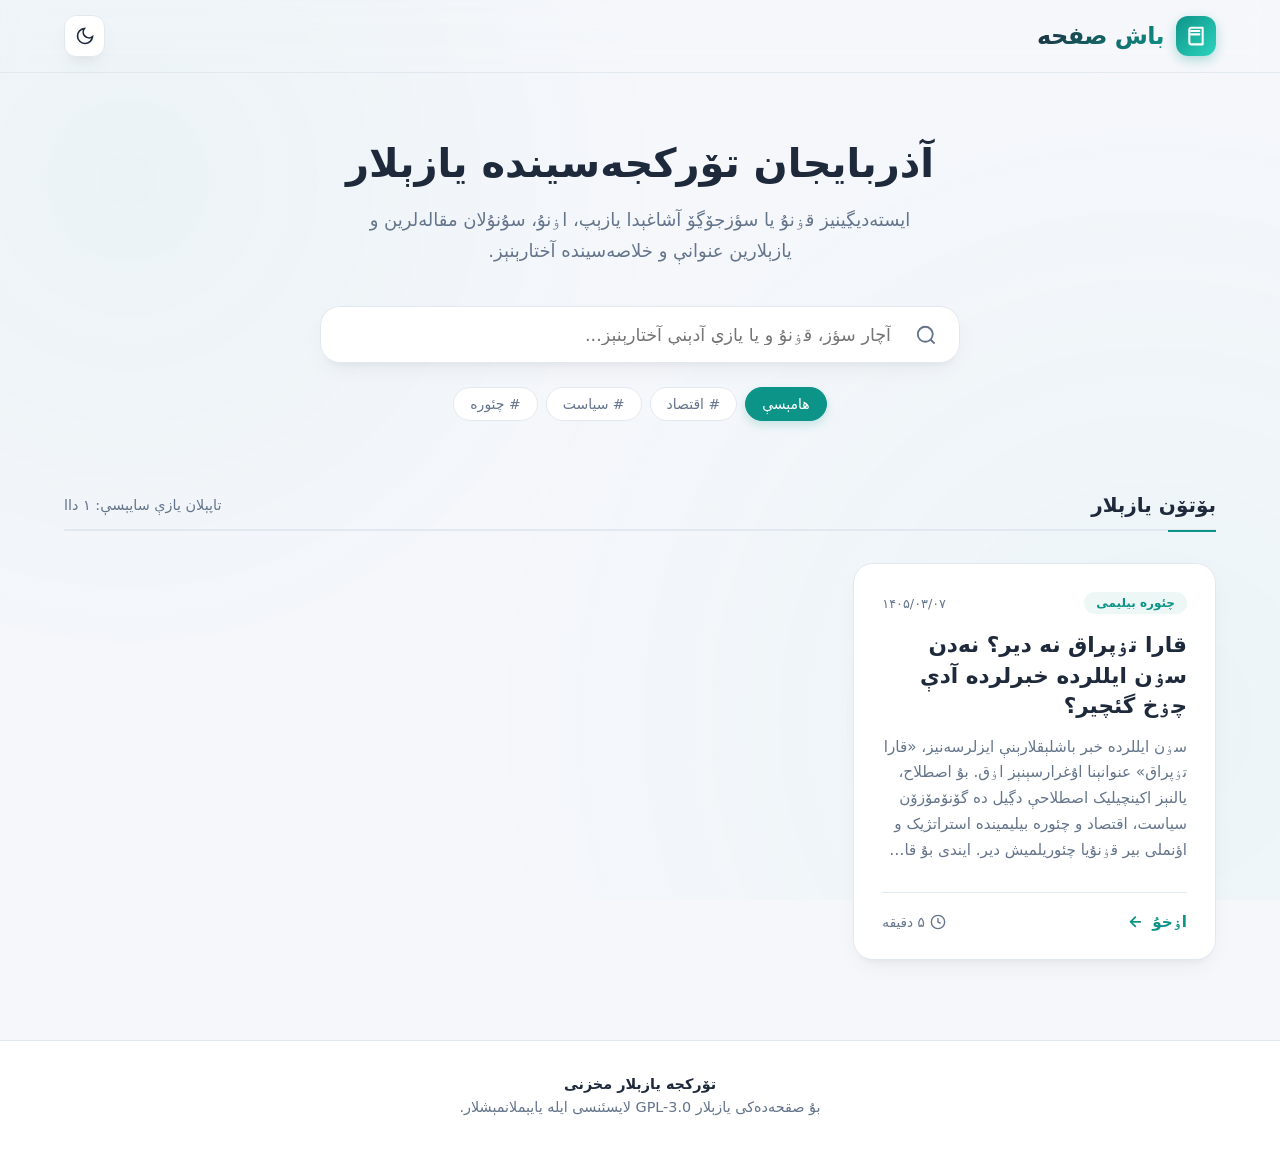
==== index.html @ 4bcdc423 "Create index.html" ====
<!DOCTYPE html>
<html lang="azb" dir="rtl">
<head>
    <meta charset="UTF-8">
    <meta name="viewport" content="width=device-width, initial-scale=1.0">
    <title>تۆرکجه یازېلار</title>
    <style>
        /* Modern CSS Reset & Variable Definitions */
        :root {
            --bg-primary-light: #f5f7fb;
            --bg-secondary-light: #ffffff;
            --text-primary-light: #1e293b;
            --text-secondary-light: #64748b;
            --accent-light: #0d9488; /* Premium Teal */
            --accent-hover-light: #0f766e;
            --card-shadow-light: 0 10px 25px -5px rgba(0, 0, 0, 0.05), 0 8px 10px -6px rgba(0, 0, 0, 0.05);
            --border-light: #e2e8f0;

            --bg-primary-dark: #0f172a;
            --bg-secondary-dark: #1e293b;
            --text-primary-dark: #f8fafc;
            --text-secondary-dark: #94a3b8;
            --accent-dark: #14b8a6;
            --accent-hover-dark: #2dd4bf;
            --card-shadow-dark: 0 10px 25px -5px rgba(0, 0, 0, 0.3), 0 8px 10px -6px rgba(0, 0, 0, 0.3);
            --border-dark: #334155;

            /* Default Theme Setup (Light mode fallback, overridden by class) */
            --bg-primary: var(--bg-primary-light);
            --bg-secondary: var(--bg-secondary-light);
            --text-primary: var(--text-primary-light);
            --text-secondary: var(--text-secondary-light);
            --accent: var(--accent-light);
            --accent-hover: var(--accent-hover-light);
            --card-shadow: var(--card-shadow-light);
            --border: var(--border-light);

            --transition-speed: 0.3s;
        }

        .dark-mode {
            --bg-primary: var(--bg-primary-dark);
            --bg-secondary: var(--bg-secondary-dark);
            --text-primary: var(--text-primary-dark);
            --text-secondary: var(--text-secondary-dark);
            --accent: var(--accent-dark);
            --accent-hover: var(--accent-hover-dark);
            --card-shadow: var(--card-shadow-dark);
            --border: var(--border-dark);
        }

        * {
            box-sizing: border-box;
            margin: 0;
            padding: 0;
            font-family: system-ui, -apple-system, BlinkMacSystemFont, "Segoe UI", Roboto, "Helvetica Neue", Arial, Tahoma, "Vazirmatn", sans-serif;
            transition: background-color var(--transition-speed), color var(--transition-speed), border-color var(--transition-speed), box-shadow var(--transition-speed);
        }

        body {
            background-color: var(--bg-primary);
            color: var(--text-primary);
            min-height: 100vh;
            display: flex;
            flex-direction: column;
            overflow-x: hidden;
            position: relative;
        }

        /* Subtle Animated Background */
        body::before {
            content: '';
            position: fixed;
            top: 0;
            left: 0;
            width: 100%;
            height: 100%;
            z-index: -1;
            background: radial-gradient(circle at 10% 20%, rgba(13, 148, 136, 0.04) 0%, transparent 40%),
                        radial-gradient(circle at 90% 80%, rgba(20, 184, 166, 0.04) 0%, transparent 50%);
            animation: bgDrift 20s ease-wrap infinite alternate;
        }

        @keyframes bgDrift {
            0% {
                transform: scale(1) translate(0px, 0px);
            }
            100% {
                transform: scale(1.1) translate(20px, -20px);
            }
        }

        /* Container Layout */
        .container {
            width: 100%;
            max-width: 1200px;
            margin: 0 auto;
            padding: 0 1.5rem;
        }

        /* Header / Navbar */
        header {
            background-color: rgba(255, 255, 255, 0.01);
            backdrop-filter: blur(12px);
            -webkit-backdrop-filter: blur(12px);
            border-bottom: 1px solid var(--border);
            position: sticky;
            top: 0;
            z-index: 50;
        }

        .navbar {
            display: flex;
            justify-content: space-between;
            align-items: center;
            height: 4.5rem;
        }

        .logo {
            display: flex;
            align-items: center;
            gap: 0.75rem;
            text-decoration: none;
            color: var(--text-primary);
            font-weight: 800;
            font-size: 1.5rem;
            letter-spacing: -0.025em;
        }

        .logo-icon {
            background: linear-gradient(135deg, var(--accent), #2dd4bf);
            color: white;
            width: 2.5rem;
            height: 2.5rem;
            border-radius: 0.75rem;
            display: flex;
            align-items: center;
            justify-content: center;
            box-shadow: 0 4px 12px rgba(13, 148, 136, 0.3);
        }

        .logo-text {
            background: linear-gradient(135deg, var(--text-primary), var(--accent));
            -webkit-background-clip: text;
            -webkit-text-fill-color: transparent;
        }

        /* Modern Theme Toggle Button */
        .theme-toggle {
            background: var(--bg-secondary);
            border: 1px solid var(--border);
            color: var(--text-primary);
            padding: 0.6rem;
            border-radius: 0.75rem;
            cursor: pointer;
            display: flex;
            align-items: center;
            justify-content: center;
            box-shadow: var(--card-shadow);
        }

        .theme-toggle:hover {
            border-color: var(--accent);
            transform: translateY(-2px);
        }

        .theme-toggle svg {
            width: 1.25rem;
            height: 1.25rem;
            fill: none;
            stroke: currentColor;
            stroke-width: 2;
        }

        /* Hero / Search Section */
        .hero {
            padding: 4rem 0 2.5rem 0;
            text-align: center;
        }

        .hero h1 {
            font-size: 2.5rem;
            font-weight: 800;
            margin-bottom: 1rem;
            line-height: 1.3;
        }

        .hero p {
            color: var(--text-secondary);
            font-size: 1.125rem;
            max-width: 600px;
            margin: 0 auto 2.5rem auto;
            line-height: 1.7;
        }

        /* Beautiful Floating Search Box */
        .search-container {
            max-width: 640px;
            margin: 0 auto;
            position: relative;
            background: var(--bg-secondary);
            border-radius: 1.25rem;
            padding: 0.35rem;
            box-shadow: var(--card-shadow);
            border: 1px solid var(--border);
            display: flex;
            align-items: center;
        }

        .search-container:focus-within {
            border-color: var(--accent);
            box-shadow: 0 0 0 3px rgba(13, 148, 136, 0.15);
        }

        .search-icon {
            padding: 0 1rem;
            color: var(--text-secondary);
            display: flex;
            align-items: center;
        }

        .search-icon svg {
            width: 1.4rem;
            height: 1.4rem;
            fill: none;
            stroke: currentColor;
            stroke-width: 2;
        }

        .search-input {
            width: 100%;
            border: none;
            background: transparent;
            padding: 0.75rem 0.5rem;
            font-size: 1.1rem;
            color: var(--text-primary);
            outline: none;
        }

        .search-clear {
            background: none;
            border: none;
            padding: 0.5rem;
            margin-left: 0.5rem;
            cursor: pointer;
            color: var(--text-secondary);
            border-radius: 50%;
            display: none;
            align-items: center;
            justify-content: center;
        }

        .search-clear:hover {
            background-color: var(--bg-primary);
            color: var(--text-primary);
        }

        /* Filter Keywords (Tags) Section */
        .tags-filter-container {
            max-width: 800px;
            margin: 1.5rem auto 0 auto;
            display: flex;
            flex-wrap: wrap;
            justify-content: center;
            gap: 0.5rem;
        }

        .filter-tag {
            background: var(--bg-secondary);
            color: var(--text-secondary);
            border: 1px solid var(--border);
            padding: 0.5rem 1rem;
            border-radius: 2rem;
            font-size: 0.875rem;
            font-weight: 500;
            cursor: pointer;
            user-select: none;
        }

        .filter-tag:hover {
            border-color: var(--accent);
            color: var(--accent);
        }

        .filter-tag.active {
            background: var(--accent);
            color: #ffffff;
            border-color: var(--accent);
            box-shadow: 0 4px 10px rgba(13, 148, 136, 0.2);
        }

        /* Main Content Grid */
        .main-content {
            padding: 2rem 0 5rem 0;
            flex-grow: 1;
        }

        .section-header {
            display: flex;
            justify-content: space-between;
            align-items: center;
            margin-bottom: 2rem;
            border-bottom: 2px solid var(--border);
            padding-bottom: 0.75rem;
        }

        .section-title {
            font-size: 1.25rem;
            font-weight: 700;
            position: relative;
        }

        .section-title::after {
            content: '';
            position: absolute;
            bottom: -0.9rem;
            right: 0;
            width: 3rem;
            height: 2px;
            background-color: var(--accent);
        }

        .results-count {
            color: var(--text-secondary);
            font-size: 0.9rem;
        }

        /* Grid of Article Cards */
        .cards-grid {
            display: grid;
            grid-template-columns: repeat(auto-fill, minmax(320px, 1fr));
            gap: 2rem;
        }

        /* Modern Premium Card Styling */
        .card {
            background: var(--bg-secondary);
            border: 1px solid var(--border);
            border-radius: 1.25rem;
            padding: 1.75rem;
            display: flex;
            flex-direction: column;
            justify-content: space-between;
            box-shadow: var(--card-shadow);
            position: relative;
            overflow: hidden;
        }

        .card::before {
            content: '';
            position: absolute;
            top: 0;
            right: 0;
            width: 100%;
            height: 4px;
            background: linear-gradient(90deg, transparent, var(--accent), transparent);
            opacity: 0;
            transition: opacity 0.3s;
        }

        .card:hover {
            transform: translateY(-4px);
            border-color: var(--accent);
            box-shadow: 0 15px 30px -10px rgba(0, 0, 0, 0.1), 0 10px 15px -10px rgba(0, 0, 0, 0.05);
        }

        .dark-mode .card:hover {
            box-shadow: 0 20px 25px -5px rgba(0,0,0,0.4), 0 10px 10px -5px rgba(0,0,0,0.3);
        }

        .card:hover::before {
            opacity: 1;
        }

        .card-header {
            display: flex;
            justify-content: space-between;
            align-items: center;
            margin-bottom: 1rem;
        }

        .card-category {
            background: rgba(13, 148, 136, 0.08);
            color: var(--accent);
            font-size: 0.75rem;
            font-weight: 700;
            padding: 0.25rem 0.75rem;
            border-radius: 2rem;
        }

        .dark-mode .card-category {
            background: rgba(20, 184, 166, 0.15);
        }

        .card-date {
            color: var(--text-secondary);
            font-size: 0.8rem;
        }

        .card-title {
            font-size: 1.35rem;
            font-weight: 700;
            line-height: 1.4;
            margin-bottom: 0.85rem;
            color: var(--text-primary);
        }

        .card-abstract {
            color: var(--text-secondary);
            font-size: 0.95rem;
            line-height: 1.7;
            margin-bottom: 1.75rem;
            flex-grow: 1;
            /* Multi-line clamp for abstracts */
            display: -webkit-box;
            -webkit-line-clamp: 5;
            -webkit-box-orient: vertical;
            overflow: hidden;
        }

        .card-footer {
            display: flex;
            justify-content: space-between;
            align-items: center;
            border-top: 1px solid var(--border);
            padding-top: 1.25rem;
        }

        .card-link {
            display: inline-flex;
            align-items: center;
            gap: 0.5rem;
            color: var(--accent);
            text-decoration: none;
            font-weight: 600;
            font-size: 0.95rem;
        }

        .card-link:hover {
            color: var(--accent-hover);
        }

        .card-link svg {
            width: 1.1rem;
            height: 1.1rem;
            fill: none;
            stroke: currentColor;
            stroke-width: 2.5;
            transition: transform 0.2s;
        }

        .card-link:hover svg {
            transform: translateX(-4px); /* Moves left since layout is RTL */
        }

        .card-reading-time {
            display: inline-flex;
            align-items: center;
            gap: 0.35rem;
            color: var(--text-secondary);
            font-size: 0.85rem;
        }

        .card-reading-time svg {
            width: 1rem;
            height: 1rem;
            fill: none;
            stroke: currentColor;
            stroke-width: 2;
        }

        /* Empty State */
        .empty-state {
            grid-column: 1 / -1;
            text-align: center;
            padding: 5rem 2rem;
            background: var(--bg-secondary);
            border: 1px solid var(--border);
            border-radius: 1.25rem;
            box-shadow: var(--card-shadow);
        }

        .empty-state svg {
            width: 4rem;
            height: 4rem;
            color: var(--text-secondary);
            margin-bottom: 1.5rem;
            stroke-width: 1.5;
        }

        .empty-state h3 {
            font-size: 1.5rem;
            font-weight: 700;
            margin-bottom: 0.5rem;
        }

        .empty-state p {
            color: var(--text-secondary);
        }

        /* Footer */
        footer {
            background-color: var(--bg-secondary);
            border-top: 1px solid var(--border);
            padding: 2rem 0;
            margin-top: auto;
        }

        .footer-content {
            display: flex;
            flex-direction: column;
            align-items: center;
            gap: 1rem;
            text-align: center;
        }

        .footer-text {
            color: var(--text-secondary);
            font-size: 0.9rem;
            line-height: 1.6;
        }

        .footer-brand {
            font-weight: 700;
            color: var(--text-primary);
        }

        /* Mobile Adjustments (Responsive CSS) */
        @media (max-width: 768px) {
            .hero h1 {
                font-size: 2rem;
            }
            .hero p {
                font-size: 1rem;
                padding: 0 1rem;
            }
            .cards-grid {
                grid-template-columns: 1fr;
                gap: 1.5rem;
            }
            .navbar {
                height: 4rem;
            }
        }
    </style>
</head>
<body>

    <!-- Header / Top Navigation Bar -->
    <header>
        <div class="container navbar">
            <a href="#" class="logo">
                <div class="logo-icon">
                    <svg width="20" height="20" viewBox="0 0 24 24" fill="none" stroke="currentColor" stroke-width="2.5" stroke-linecap="round" stroke-linejoin="round">
                        <path d="M4 19.5v-15A2.5 2.5 0 0 1 6.5 2H20v20H6.5a2.5 2.5 0 0 1-2.5-2.5Z"/>
                        <path d="M6 6h10M6 10h10"/>
                    </svg>
                </div>
                <span class="logo-text">باش صفحه</span>
            </a>
            <button class="theme-toggle" id="themeToggle" aria-label="تئمی دڲیشدیرمک">
                <!-- Moon Icon (Shows when Light Mode is active) -->
                <svg id="moonIcon" viewBox="0 0 24 24">
                    <path d="M21 12.79A9 9 0 1 1 11.21 3 7 7 0 0 0 21 12.79z"></path>
                </svg>
                <!-- Sun Icon (Shows when Dark Mode is active) -->
                <svg id="sunIcon" viewBox="0 0 24 24" style="display: none;">
                    <circle cx="12" cy="12" r="5"></circle>
                    <line x1="12" y1="1" x2="12" y2="3"></line>
                    <line x1="12" y1="21" x2="12" y2="23"></line>
                    <line x1="4.22" y1="4.22" x2="5.64" y2="5.64"></line>
                    <line x1="18.36" y1="18.36" x2="19.78" y2="19.78"></line>
                    <line x1="1" y1="12" x2="3" y2="12"></line>
                    <line x1="21" y1="12" x2="23" y2="12"></line>
                    <line x1="4.22" y1="19.78" x2="5.64" y2="18.36"></line>
                    <line x1="18.36" y1="5.64" x2="19.78" y2="4.22"></line>
                </svg>
            </button>
        </div>
    </header>

    <!-- Hero Header / Title & Search Tool -->
    <section class="hero">
        <div class="container">
            <h1>آذربایجان تۆرکجه‌سینده یازېلار</h1>
            <p>ایسته‌دیڲینیز قۏنۇ یا سؤزجۆڲۆ آشاغېدا یازېپ، اۏنۇ، سۇنۇلان مقاله‌لرین و یازېلارین عنوانې و خلاصه‌سینده آختارېنېز.</p>
            
            <!-- Real-time Interactive Search Bar -->
            <div class="search-container">
                <span class="search-icon">
                    <svg viewBox="0 0 24 24">
                        <circle cx="11" cy="11" r="8"></circle>
                        <line x1="21" y1="21" x2="16.65" y2="16.65"></line>
                    </svg>
                </span>
                <input type="text" id="searchInput" class="search-input" placeholder="آچار سؤز، قۏنۇ و یا یازې آدېنې آختارېنېز..." aria-label="آختارېش">
                <button id="searchClear" class="search-clear" aria-label="سیلمک">
                    <svg width="18" height="18" viewBox="0 0 24 24" fill="none" stroke="currentColor" stroke-width="2">
                        <line x1="18" y1="6" x2="6" y2="18"></line>
                        <line x1="6" y1="6" x2="18" y2="18"></line>
                    </svg>
                </button>
            </div>

            <!-- Dynamic Fast Keywords (Tags) for Filtering -->
            <div class="tags-filter-container" id="tagsContainer">
                <!-- Tags will be rendered dynamically by JavaScript -->
            </div>
        </div>
    </section>

    <!-- Main Section / List of Classified Cards -->
    <main class="main-content">
        <div class="container">
            <div class="section-header">
                <span class="section-title" id="sectionTitle">بۆتۆن یازېلار</span>
                <span class="results-count" id="resultsCount">تاپېلېپ...</span>
            </div>

            <!-- Card Grid Layout -->
            <div class="cards-grid" id="cardsGrid">
                <!-- Cards will be populated dynamically from JS array -->
            </div>
        </div>
    </main>

    <!-- Global Footer -->
    <footer>
        <div class="container footer-content">
            <div class="footer-text">
                <p class="footer-brand">تۆرکجه یازېلار مخزنی</p>
                <p>بۇ صقحه‌ده‌کی یازېلار GPL-3.0 لایسئنسی ایله یایېملانمېشلار.</p>
            </div>
        </div>
    </footer>

    <!-- Vanilla Javascript Logic -->
    <script>
        // Initial Classified Article Dataset (Written in South Azerbaijani - Arabic script)
        // You can gradually add new cards directly to this Javascript array!
        const articles = [
            {
                id: 1,
                title: "قارا تۏپراق نه دیر؟ نه‌دن سۏن ایللرده خبرلرده آدې چۏخ گئچیر؟",
                abstract: "سۏن ایللرده خبر باشلېقلارېنې ایزلرسه‌نیز، «قارا تۏپراق» عنوانېنا اۇغرارسېنېز اۏق. بۇ اصطلاح، یالنېز اکینچیلیک اصطلاحې دڲیل ده گۆنۆمۆزۆن سیاست، اقتصاد و چئوره بیلیمینده استراتژیک و اؤنملی بیر قۏنۇیا چئوریلمیش دیر. ایندی بۇ قارا تۏپراق نه دیر و نه‌یه سۏن وقتلرده هامېنې اؤزۆنه چکمیش دیر؟",
                category: "چئوره بیلیمی",
                tags: ["اقتصاد", "سیاست", "چئوره"],
                date: "۱۴۰۵/۰۳/۰۷",
                readTime: "۵ دقیقه",
                link: "14050307.html"
            }
        ];

        // Core App State
        let searchQuery = "";
        let activeTag = "all";

        // DOM Element Cache
        const cardsGrid = document.getElementById("cardsGrid");
        const searchInput = document.getElementById("searchInput");
        const searchClear = document.getElementById("searchClear");
        const tagsContainer = document.getElementById("tagsContainer");
        const resultsCount = document.getElementById("resultsCount");
        const sectionTitle = document.getElementById("sectionTitle");
        const themeToggleBtn = document.getElementById("themeToggle");
        const sunIcon = document.getElementById("sunIcon");
        const moonIcon = document.getElementById("moonIcon");

        function la2ar(latin) {
            const digitDict = {
                "0":"۰", "1":"۱", "2":"۲", "3":"۳", "4":"۴", 
                "5":"۵", "6":"۶", "7":"۷", "8":"۸", "9":"۹", 
            };
            let ar = "";
            for (let i = 0; i < latin.length; i++) {
                ar += digitDict[latin[i]] || latin[i];
            }
            return ar;
        }

        // Theme Toggle Logic
        function initTheme() {
            const savedTheme = localStorage.getItem("theme");
            const prefersDark = window.matchMedia && window.matchMedia("(prefers-color-scheme: dark)").matches;
            
            if (savedTheme === "dark" || (!savedTheme && prefersDark)) {
                document.documentElement.classList.add("dark-mode");
                sunIcon.style.display = "block";
                moonIcon.style.display = "none";
            } else {
                document.documentElement.classList.remove("dark-mode");
                sunIcon.style.display = "none";
                moonIcon.style.display = "block";
            }
        }

        themeToggleBtn.addEventListener("click", () => {
            const isDarkMode = document.documentElement.classList.contains("dark-mode");
            if (isDarkMode) {
                document.documentElement.classList.remove("dark-mode");
                localStorage.setItem("theme", "light");
                sunIcon.style.display = "none";
                moonIcon.style.display = "block";
            } else {
                document.documentElement.classList.add("dark-mode");
                localStorage.setItem("theme", "dark");
                sunIcon.style.display = "block";
                moonIcon.style.display = "none";
            }
        });

        // Initialize Dynamic Tags / Keywords
        function getUniqueTags() {
            const allTags = [];
            articles.forEach(article => {
                allTags.push(...article.tags);
            });
            // Get unique tags and limit to popular tags
            return ["all", ...new Set(allTags)];
        }

        function renderTags() {
            const uniqueTags = getUniqueTags();
            tagsContainer.innerHTML = "";
            
            uniqueTags.forEach(tag => {
                const tagElement = document.createElement("button");
                tagElement.className = `filter-tag ${tag === activeTag ? 'active' : ''}`;
                tagElement.textContent = tag === "all" ? "هامېسې" : `# ${tag}`;
                
                tagElement.addEventListener("click", () => {
                    activeTag = tag;
                    renderTags();
                    renderArticles();
                });
                tagsContainer.appendChild(tagElement);
            });
        }

        // Search Handlers
        searchInput.addEventListener("input", (e) => {
            searchQuery = e.target.value.trim().toLowerCase();
            if (searchQuery.length > 0) {
                searchClear.style.display = "flex";
            } else {
                searchClear.style.display = "none";
            }
            renderArticles();
        });

        searchClear.addEventListener("click", () => {
            searchInput.value = "";
            searchQuery = "";
            searchClear.style.display = "none";
            renderArticles();
            searchInput.focus();
        });

        // Main Render Function for Articles (Cards Grid)
        function renderArticles() {
            // Filter algorithm (Checks against Title, Abstract, Category, and Tags)
            const filteredArticles = articles.filter(article => {
                const matchesSearch = 
                    article.title.toLowerCase().includes(searchQuery) ||
                    article.abstract.toLowerCase().includes(searchQuery) ||
                    article.category.toLowerCase().includes(searchQuery) ||
                    article.tags.some(tag => tag.toLowerCase().includes(searchQuery));
                
                const matchesTag = activeTag === "all" || article.tags.includes(activeTag);
                
                return matchesSearch && matchesTag;
            });

            // Update Header Counts & Text
            if (activeTag === "all" && searchQuery === "") {
                sectionTitle.textContent = "بۆتۆن یازېلار";
            } else if (activeTag !== "all" && searchQuery === "") {
                sectionTitle.textContent = `«${activeTag}» بؤلۆمۆنده‌کی یازېلار`;
            } else {
                sectionTitle.textContent = "آختارېش نتیجه‌لری";
            }
            
            resultsCount.textContent = `تاپېلان یازې سایېسې: ${la2ar(`${filteredArticles.length}`)} داا`;

            // Render Cards to DOM
            cardsGrid.innerHTML = "";
            
            if (filteredArticles.length === 0) {
                cardsGrid.innerHTML = `
                    <div class="empty-state">
                        <svg viewBox="0 0 24 24" fill="none" stroke="currentColor">
                            <circle cx="11" cy="11" r="8"></circle>
                            <line x1="21" y1="21" x2="16.65" y2="16.65"></line>
                        </svg>
                        <h3>تأسفله بیرر ایسه یازې تاپېلمادې!</h3>
                        <p>یئنیدن آختارېنېز، یۏخ ایسه باشقا آچار سؤزلری سېنایېنېز.</p>
                    </div>
                `;
                return;
            }

            filteredArticles.forEach(article => {
                const card = document.createElement("article");
                card.className = "card";
                card.innerHTML = `
                    <div>
                        <div class="card-header">
                            <span class="card-category">${article.category}</span>
                            <span class="card-date">${article.date}</span>
                        </div>
                        <h2 class="card-title">${article.title}</h2>
                        <p class="card-abstract">${article.abstract}</p>
                    </div>
                    <div class="card-footer">
                        <a href="${article.link}" class="card-link">
                            <span>اۏخۇ</span>
                            <svg viewBox="0 0 24 24">
                                <line x1="19" y1="12" x2="5" y2="12"></line>
                                <polyline points="12 19 5 12 12 5"></polyline>
                            </svg>
                        </a>
                        <span class="card-reading-time">
                            <svg viewBox="0 0 24 24">
                                <circle cx="12" cy="12" r="10"></circle>
                                <polyline points="12 6 12 12 16 14"></polyline>
                            </svg>
                            <span>${article.readTime}</span>
                        </span>
                    </div>
                `;
                cardsGrid.appendChild(card);
            });
        }

        // On Load Initializations
        window.addEventListener("DOMContentLoaded", () => {
            initTheme();
            renderTags();
            renderArticles();
        });
    </script>
</body>
</html>
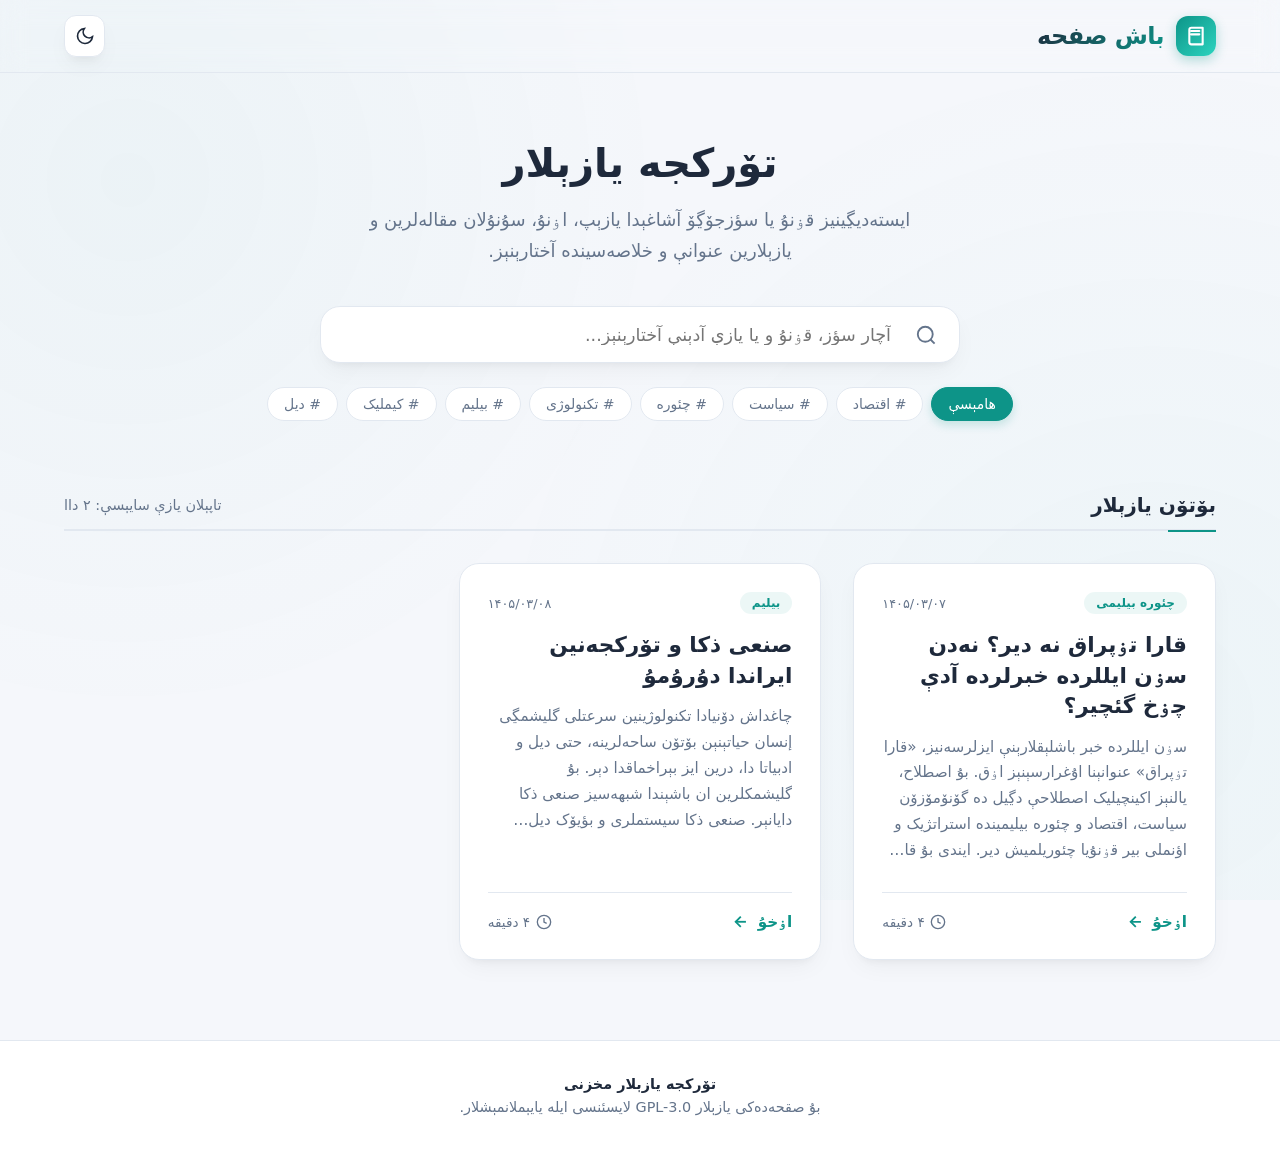
==== commit a46ac5d2: "Update index.html" ====
--- a/index.html
+++ b/index.html
@@ -582,7 +582,7 @@
     <!-- Hero Header / Title & Search Tool -->
     <section class="hero">
         <div class="container">
-            <h1>آذربایجان تۆرکجه‌سینده یازېلار</h1>
+            <h1>تۆرکجه یازېلار</h1>
             <p>ایسته‌دیڲینیز قۏنۇ یا سؤزجۆڲۆ آشاغېدا یازېپ، اۏنۇ، سۇنۇلان مقاله‌لرین و یازېلارین عنوانې و خلاصه‌سینده آختارېنېز.</p>
             
             <!-- Real-time Interactive Search Bar -->
@@ -646,8 +646,18 @@
                 category: "چئوره بیلیمی",
                 tags: ["اقتصاد", "سیاست", "چئوره"],
                 date: "۱۴۰۵/۰۳/۰۷",
-                readTime: "۵ دقیقه",
+                readTime: "۴ دقیقه",
                 link: "14050307.html"
+            }, 
+            {
+                id: 1,
+                title: "صنعی ذکا و تۆرکجه‌نین ایراندا دۇرۇمۇ",
+                abstract: "چاغداش دۆنیادا تکنولوژینین سرعتلی گلیشمڲی إنسان حیاتېنېن بۆتۆن ساحه‌لرینه، حتی دیل و ادبیاتا دا، درین ایز بېراخماقدا دېر. بۇ گلیشمکلرین ان باشېندا شبهه‌سیز صنعی ذکا دایانېر. صنعی ذکا سیستملری و بؤیۆک دیل مدللری دۆنیا دیللرینین دیجیتال میداندا یاشاماغې و إنکشافې اۆچۆن یئنی إمکانلار یارالدېر. بۇ اساسدا، ایراندا یاشایان میلیونلارجا تۆرکۆن آنا دیلی اۏلان تۆرکجه، صنعی ذکا عصرینده بؤیۆک فرصتلر و دقّته لایق چتینلیکلر ایله اۆز اۆزه دیر.",
+                category: "بیلیم",
+                tags: ["تکنولوژی", "بیلیم", "کیملیک", "دیل"],
+                date: "۱۴۰۵/۰۳/۰۸",
+                readTime: "۴ دقیقه",
+                link: "14050308.html"
             }
         ];
 
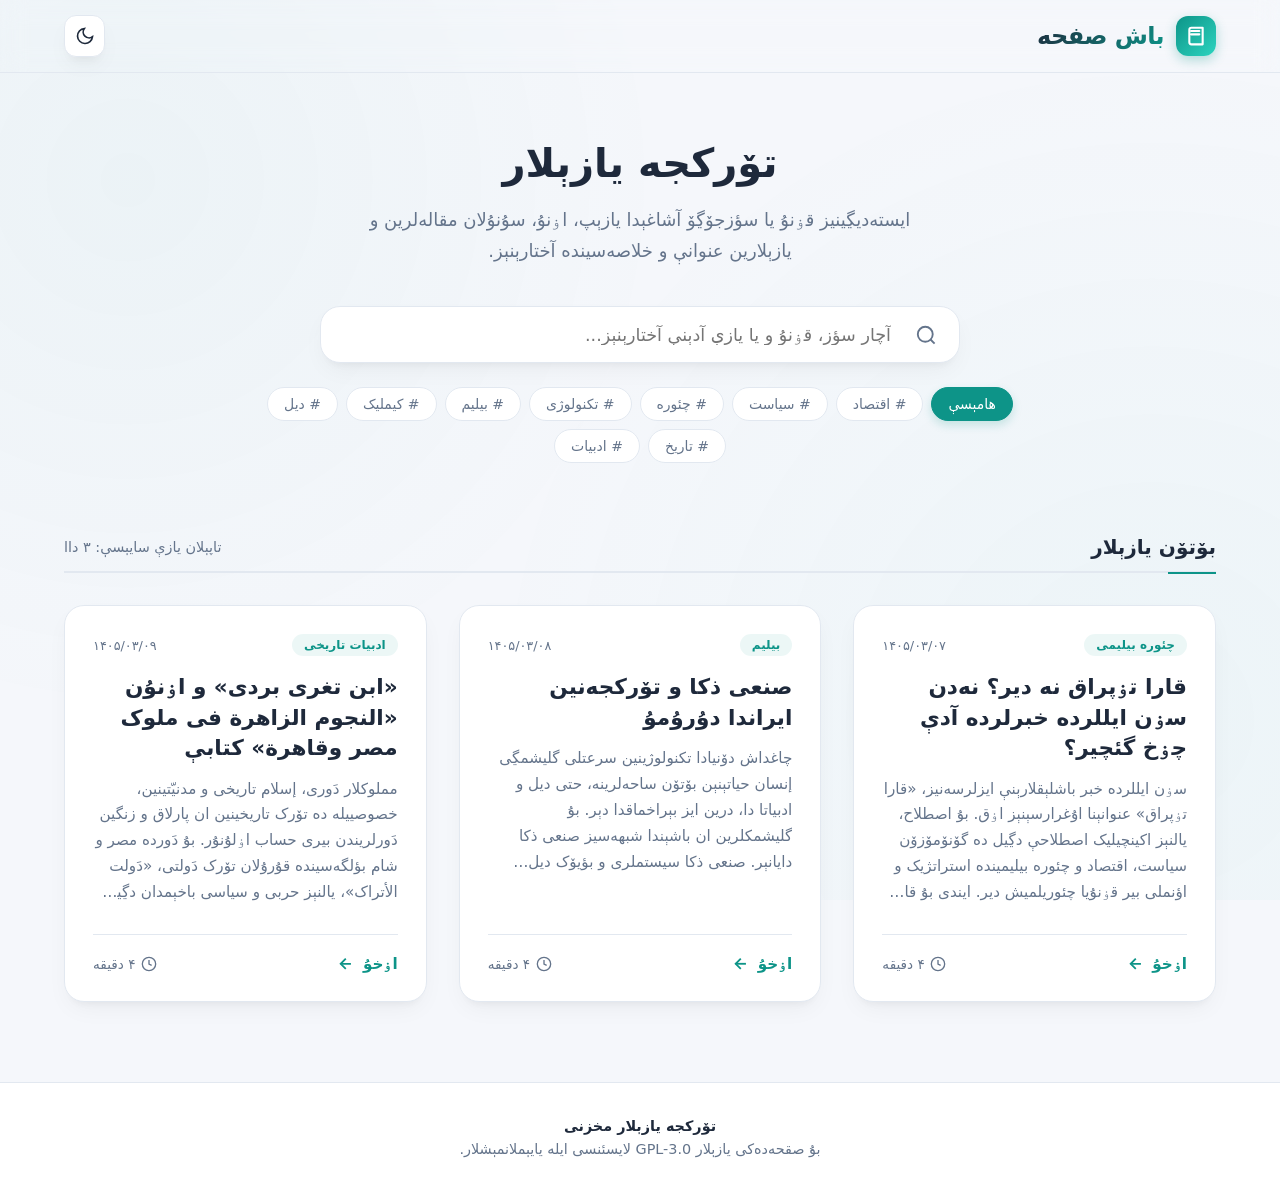
==== commit ea5777ff: "Update index.html" ====
--- a/index.html
+++ b/index.html
@@ -650,7 +650,7 @@
                 link: "14050307.html"
             }, 
             {
-                id: 1,
+                id: 2,
                 title: "صنعی ذکا و تۆرکجه‌نین ایراندا دۇرۇمۇ",
                 abstract: "چاغداش دۆنیادا تکنولوژینین سرعتلی گلیشمڲی إنسان حیاتېنېن بۆتۆن ساحه‌لرینه، حتی دیل و ادبیاتا دا، درین ایز بېراخماقدا دېر. بۇ گلیشمکلرین ان باشېندا شبهه‌سیز صنعی ذکا دایانېر. صنعی ذکا سیستملری و بؤیۆک دیل مدللری دۆنیا دیللرینین دیجیتال میداندا یاشاماغې و إنکشافې اۆچۆن یئنی إمکانلار یارالدېر. بۇ اساسدا، ایراندا یاشایان میلیونلارجا تۆرکۆن آنا دیلی اۏلان تۆرکجه، صنعی ذکا عصرینده بؤیۆک فرصتلر و دقّته لایق چتینلیکلر ایله اۆز اۆزه دیر.",
                 category: "بیلیم",
@@ -658,6 +658,16 @@
                 date: "۱۴۰۵/۰۳/۰۸",
                 readTime: "۴ دقیقه",
                 link: "14050308.html"
+            }, 
+            {
+                id: 3,
+                title: "«ابن تغری بردی» و اۏنۇن «النجوم الزاهرة فی ملوک مصر وقاهرة» کتابې",
+                abstract: "مملوکلار دَوری، إسلام تاریخی و مدنیّتینین، خصوصییله ده تۆرک تاریخینین ان پارلاق و زنگین دَورلریندن بیری حساب اۏلۇنۇر. بۇ دَورده مصر و شام بؤلگه‌سینده قۇرۇلان تۆرک دَولتی، «دَولت الأتراک»، یالنېز حربی و سیاسی باخېمدان دڲیل، بیلیم و تاریخچیلیک ساحه‌سینده ده بیر اۏیانېشا صحنه اۏلمۇش دۇر. بۇ دَورین ان تانېنمېش و اؤنده گئدن مورّخلریندن بیری، تۆرک کؤکنلی اۏلان «ابن تغری بردی» دیر. اۏنۇن اثری اۏلان «النجوم الزاهرة فی ملوک المصر والقاهرة»، تۆرک حاکمیّتی دَورینین عینی انعکاسې و ان اعتمادلې قایناقلارېندان بیری دېر. ",
+                category: "ادبیات تاریخی",
+                tags: ["تاریخ", "ادبیات", "دیل"],
+                date: "۱۴۰۵/۰۳/۰۹",
+                readTime: "۴ دقیقه",
+                link: "14050309.html"
             }
         ];
 
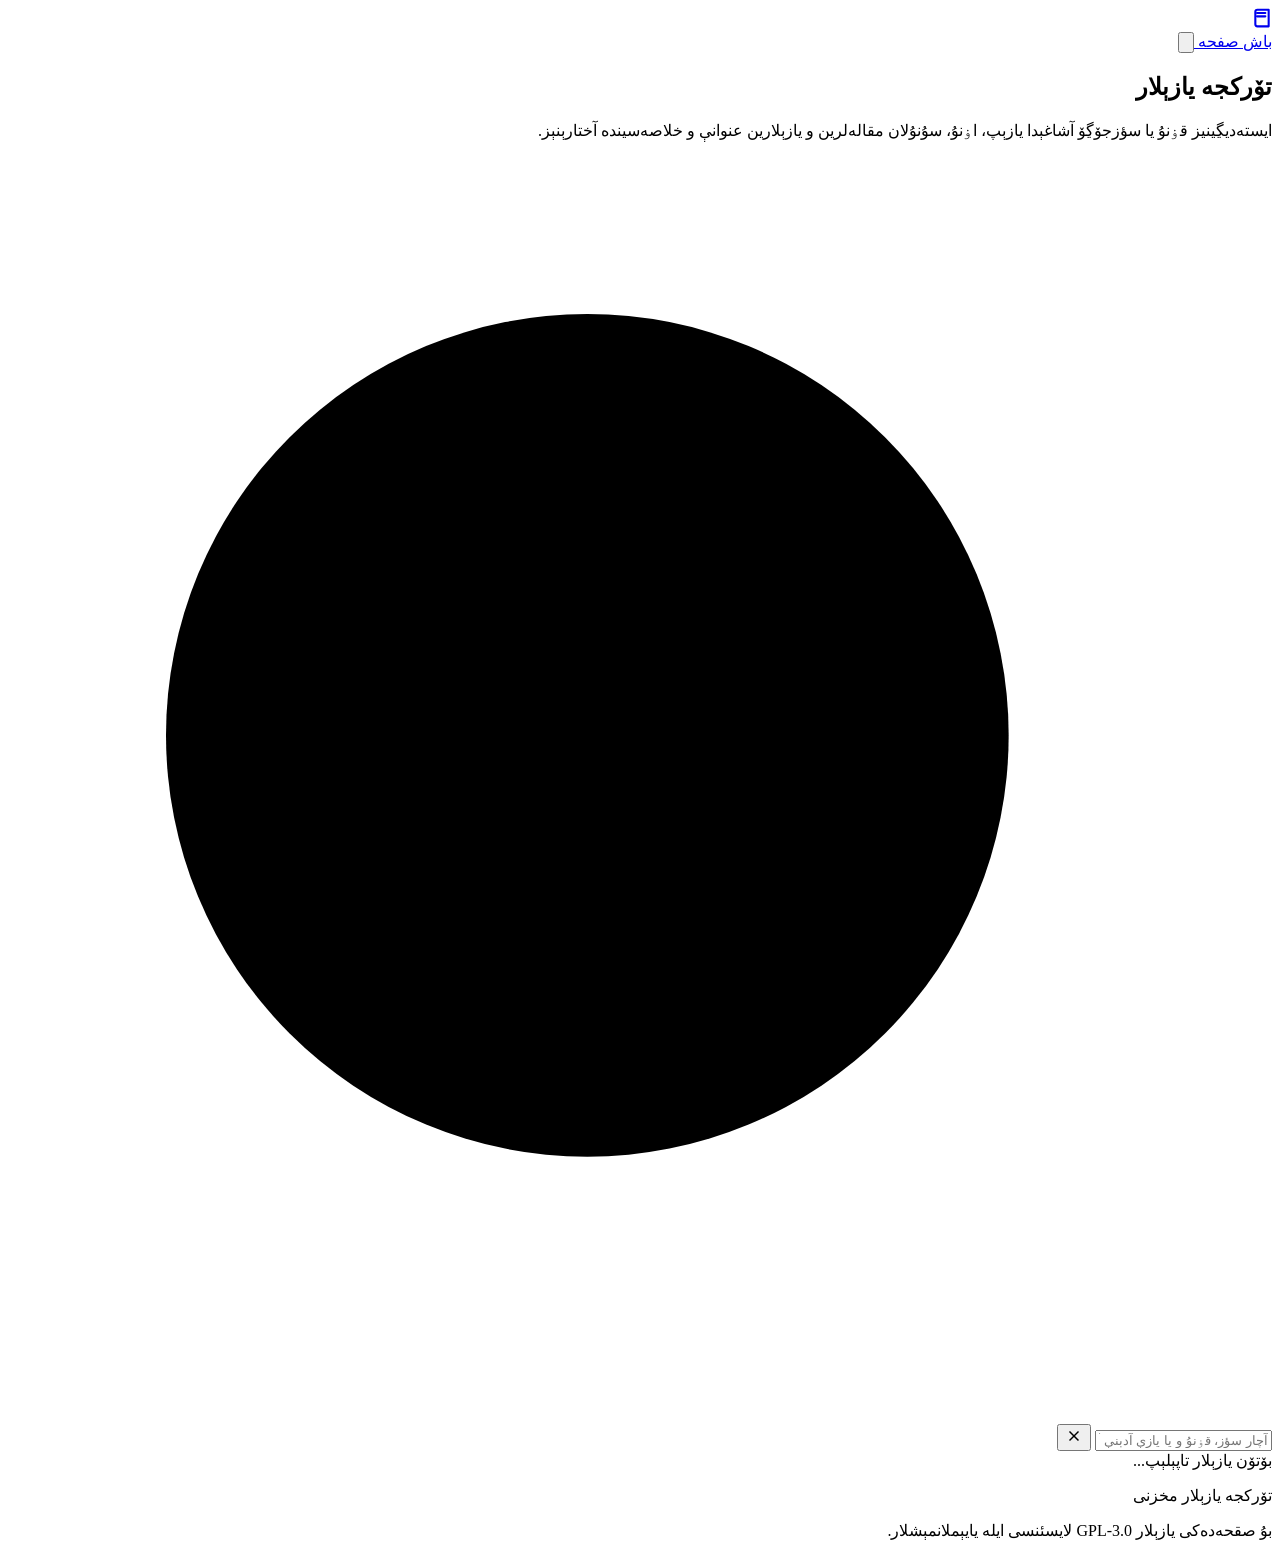
==== commit caf06fd8: "Update index.html" ====
--- a/index.html
+++ b/index.html
@@ -4,545 +4,8 @@
     <meta charset="UTF-8">
     <meta name="viewport" content="width=device-width, initial-scale=1.0">
     <title>تۆرکجه یازېلار</title>
-    <style>
-        /* Modern CSS Reset & Variable Definitions */
-        :root {
-            --bg-primary-light: #f5f7fb;
-            --bg-secondary-light: #ffffff;
-            --text-primary-light: #1e293b;
-            --text-secondary-light: #64748b;
-            --accent-light: #0d9488; /* Premium Teal */
-            --accent-hover-light: #0f766e;
-            --card-shadow-light: 0 10px 25px -5px rgba(0, 0, 0, 0.05), 0 8px 10px -6px rgba(0, 0, 0, 0.05);
-            --border-light: #e2e8f0;
-
-            --bg-primary-dark: #0f172a;
-            --bg-secondary-dark: #1e293b;
-            --text-primary-dark: #f8fafc;
-            --text-secondary-dark: #94a3b8;
-            --accent-dark: #14b8a6;
-            --accent-hover-dark: #2dd4bf;
-            --card-shadow-dark: 0 10px 25px -5px rgba(0, 0, 0, 0.3), 0 8px 10px -6px rgba(0, 0, 0, 0.3);
-            --border-dark: #334155;
-
-            /* Default Theme Setup (Light mode fallback, overridden by class) */
-            --bg-primary: var(--bg-primary-light);
-            --bg-secondary: var(--bg-secondary-light);
-            --text-primary: var(--text-primary-light);
-            --text-secondary: var(--text-secondary-light);
-            --accent: var(--accent-light);
-            --accent-hover: var(--accent-hover-light);
-            --card-shadow: var(--card-shadow-light);
-            --border: var(--border-light);
-
-            --transition-speed: 0.3s;
-        }
-
-        .dark-mode {
-            --bg-primary: var(--bg-primary-dark);
-            --bg-secondary: var(--bg-secondary-dark);
-            --text-primary: var(--text-primary-dark);
-            --text-secondary: var(--text-secondary-dark);
-            --accent: var(--accent-dark);
-            --accent-hover: var(--accent-hover-dark);
-            --card-shadow: var(--card-shadow-dark);
-            --border: var(--border-dark);
-        }
-
-        * {
-            box-sizing: border-box;
-            margin: 0;
-            padding: 0;
-            font-family: system-ui, -apple-system, BlinkMacSystemFont, "Segoe UI", Roboto, "Helvetica Neue", Arial, Tahoma, "Vazirmatn", sans-serif;
-            transition: background-color var(--transition-speed), color var(--transition-speed), border-color var(--transition-speed), box-shadow var(--transition-speed);
-        }
-
-        body {
-            background-color: var(--bg-primary);
-            color: var(--text-primary);
-            min-height: 100vh;
-            display: flex;
-            flex-direction: column;
-            overflow-x: hidden;
-            position: relative;
-        }
-
-        /* Subtle Animated Background */
-        body::before {
-            content: '';
-            position: fixed;
-            top: 0;
-            left: 0;
-            width: 100%;
-            height: 100%;
-            z-index: -1;
-            background: radial-gradient(circle at 10% 20%, rgba(13, 148, 136, 0.04) 0%, transparent 40%),
-                        radial-gradient(circle at 90% 80%, rgba(20, 184, 166, 0.04) 0%, transparent 50%);
-            animation: bgDrift 20s ease-wrap infinite alternate;
-        }
-
-        @keyframes bgDrift {
-            0% {
-                transform: scale(1) translate(0px, 0px);
-            }
-            100% {
-                transform: scale(1.1) translate(20px, -20px);
-            }
-        }
-
-        /* Container Layout */
-        .container {
-            width: 100%;
-            max-width: 1200px;
-            margin: 0 auto;
-            padding: 0 1.5rem;
-        }
-
-        /* Header / Navbar */
-        header {
-            background-color: rgba(255, 255, 255, 0.01);
-            backdrop-filter: blur(12px);
-            -webkit-backdrop-filter: blur(12px);
-            border-bottom: 1px solid var(--border);
-            position: sticky;
-            top: 0;
-            z-index: 50;
-        }
-
-        .navbar {
-            display: flex;
-            justify-content: space-between;
-            align-items: center;
-            height: 4.5rem;
-        }
-
-        .logo {
-            display: flex;
-            align-items: center;
-            gap: 0.75rem;
-            text-decoration: none;
-            color: var(--text-primary);
-            font-weight: 800;
-            font-size: 1.5rem;
-            letter-spacing: -0.025em;
-        }
-
-        .logo-icon {
-            background: linear-gradient(135deg, var(--accent), #2dd4bf);
-            color: white;
-            width: 2.5rem;
-            height: 2.5rem;
-            border-radius: 0.75rem;
-            display: flex;
-            align-items: center;
-            justify-content: center;
-            box-shadow: 0 4px 12px rgba(13, 148, 136, 0.3);
-        }
-
-        .logo-text {
-            background: linear-gradient(135deg, var(--text-primary), var(--accent));
-            -webkit-background-clip: text;
-            -webkit-text-fill-color: transparent;
-        }
-
-        /* Modern Theme Toggle Button */
-        .theme-toggle {
-            background: var(--bg-secondary);
-            border: 1px solid var(--border);
-            color: var(--text-primary);
-            padding: 0.6rem;
-            border-radius: 0.75rem;
-            cursor: pointer;
-            display: flex;
-            align-items: center;
-            justify-content: center;
-            box-shadow: var(--card-shadow);
-        }
-
-        .theme-toggle:hover {
-            border-color: var(--accent);
-            transform: translateY(-2px);
-        }
-
-        .theme-toggle svg {
-            width: 1.25rem;
-            height: 1.25rem;
-            fill: none;
-            stroke: currentColor;
-            stroke-width: 2;
-        }
-
-        /* Hero / Search Section */
-        .hero {
-            padding: 4rem 0 2.5rem 0;
-            text-align: center;
-        }
-
-        .hero h1 {
-            font-size: 2.5rem;
-            font-weight: 800;
-            margin-bottom: 1rem;
-            line-height: 1.3;
-        }
-
-        .hero p {
-            color: var(--text-secondary);
-            font-size: 1.125rem;
-            max-width: 600px;
-            margin: 0 auto 2.5rem auto;
-            line-height: 1.7;
-        }
-
-        /* Beautiful Floating Search Box */
-        .search-container {
-            max-width: 640px;
-            margin: 0 auto;
-            position: relative;
-            background: var(--bg-secondary);
-            border-radius: 1.25rem;
-            padding: 0.35rem;
-            box-shadow: var(--card-shadow);
-            border: 1px solid var(--border);
-            display: flex;
-            align-items: center;
-        }
-
-        .search-container:focus-within {
-            border-color: var(--accent);
-            box-shadow: 0 0 0 3px rgba(13, 148, 136, 0.15);
-        }
-
-        .search-icon {
-            padding: 0 1rem;
-            color: var(--text-secondary);
-            display: flex;
-            align-items: center;
-        }
-
-        .search-icon svg {
-            width: 1.4rem;
-            height: 1.4rem;
-            fill: none;
-            stroke: currentColor;
-            stroke-width: 2;
-        }
-
-        .search-input {
-            width: 100%;
-            border: none;
-            background: transparent;
-            padding: 0.75rem 0.5rem;
-            font-size: 1.1rem;
-            color: var(--text-primary);
-            outline: none;
-        }
-
-        .search-clear {
-            background: none;
-            border: none;
-            padding: 0.5rem;
-            margin-left: 0.5rem;
-            cursor: pointer;
-            color: var(--text-secondary);
-            border-radius: 50%;
-            display: none;
-            align-items: center;
-            justify-content: center;
-        }
-
-        .search-clear:hover {
-            background-color: var(--bg-primary);
-            color: var(--text-primary);
-        }
-
-        /* Filter Keywords (Tags) Section */
-        .tags-filter-container {
-            max-width: 800px;
-            margin: 1.5rem auto 0 auto;
-            display: flex;
-            flex-wrap: wrap;
-            justify-content: center;
-            gap: 0.5rem;
-        }
-
-        .filter-tag {
-            background: var(--bg-secondary);
-            color: var(--text-secondary);
-            border: 1px solid var(--border);
-            padding: 0.5rem 1rem;
-            border-radius: 2rem;
-            font-size: 0.875rem;
-            font-weight: 500;
-            cursor: pointer;
-            user-select: none;
-        }
-
-        .filter-tag:hover {
-            border-color: var(--accent);
-            color: var(--accent);
-        }
-
-        .filter-tag.active {
-            background: var(--accent);
-            color: #ffffff;
-            border-color: var(--accent);
-            box-shadow: 0 4px 10px rgba(13, 148, 136, 0.2);
-        }
-
-        /* Main Content Grid */
-        .main-content {
-            padding: 2rem 0 5rem 0;
-            flex-grow: 1;
-        }
-
-        .section-header {
-            display: flex;
-            justify-content: space-between;
-            align-items: center;
-            margin-bottom: 2rem;
-            border-bottom: 2px solid var(--border);
-            padding-bottom: 0.75rem;
-        }
-
-        .section-title {
-            font-size: 1.25rem;
-            font-weight: 700;
-            position: relative;
-        }
-
-        .section-title::after {
-            content: '';
-            position: absolute;
-            bottom: -0.9rem;
-            right: 0;
-            width: 3rem;
-            height: 2px;
-            background-color: var(--accent);
-        }
-
-        .results-count {
-            color: var(--text-secondary);
-            font-size: 0.9rem;
-        }
-
-        /* Grid of Article Cards */
-        .cards-grid {
-            display: grid;
-            grid-template-columns: repeat(auto-fill, minmax(320px, 1fr));
-            gap: 2rem;
-        }
-
-        /* Modern Premium Card Styling */
-        .card {
-            background: var(--bg-secondary);
-            border: 1px solid var(--border);
-            border-radius: 1.25rem;
-            padding: 1.75rem;
-            display: flex;
-            flex-direction: column;
-            justify-content: space-between;
-            box-shadow: var(--card-shadow);
-            position: relative;
-            overflow: hidden;
-        }
-
-        .card::before {
-            content: '';
-            position: absolute;
-            top: 0;
-            right: 0;
-            width: 100%;
-            height: 4px;
-            background: linear-gradient(90deg, transparent, var(--accent), transparent);
-            opacity: 0;
-            transition: opacity 0.3s;
-        }
-
-        .card:hover {
-            transform: translateY(-4px);
-            border-color: var(--accent);
-            box-shadow: 0 15px 30px -10px rgba(0, 0, 0, 0.1), 0 10px 15px -10px rgba(0, 0, 0, 0.05);
-        }
-
-        .dark-mode .card:hover {
-            box-shadow: 0 20px 25px -5px rgba(0,0,0,0.4), 0 10px 10px -5px rgba(0,0,0,0.3);
-        }
-
-        .card:hover::before {
-            opacity: 1;
-        }
-
-        .card-header {
-            display: flex;
-            justify-content: space-between;
-            align-items: center;
-            margin-bottom: 1rem;
-        }
-
-        .card-category {
-            background: rgba(13, 148, 136, 0.08);
-            color: var(--accent);
-            font-size: 0.75rem;
-            font-weight: 700;
-            padding: 0.25rem 0.75rem;
-            border-radius: 2rem;
-        }
-
-        .dark-mode .card-category {
-            background: rgba(20, 184, 166, 0.15);
-        }
-
-        .card-date {
-            color: var(--text-secondary);
-            font-size: 0.8rem;
-        }
-
-        .card-title {
-            font-size: 1.35rem;
-            font-weight: 700;
-            line-height: 1.4;
-            margin-bottom: 0.85rem;
-            color: var(--text-primary);
-        }
-
-        .card-abstract {
-            color: var(--text-secondary);
-            font-size: 0.95rem;
-            line-height: 1.7;
-            margin-bottom: 1.75rem;
-            flex-grow: 1;
-            /* Multi-line clamp for abstracts */
-            display: -webkit-box;
-            -webkit-line-clamp: 5;
-            -webkit-box-orient: vertical;
-            overflow: hidden;
-        }
-
-        .card-footer {
-            display: flex;
-            justify-content: space-between;
-            align-items: center;
-            border-top: 1px solid var(--border);
-            padding-top: 1.25rem;
-        }
-
-        .card-link {
-            display: inline-flex;
-            align-items: center;
-            gap: 0.5rem;
-            color: var(--accent);
-            text-decoration: none;
-            font-weight: 600;
-            font-size: 0.95rem;
-        }
-
-        .card-link:hover {
-            color: var(--accent-hover);
-        }
-
-        .card-link svg {
-            width: 1.1rem;
-            height: 1.1rem;
-            fill: none;
-            stroke: currentColor;
-            stroke-width: 2.5;
-            transition: transform 0.2s;
-        }
-
-        .card-link:hover svg {
-            transform: translateX(-4px); /* Moves left since layout is RTL */
-        }
-
-        .card-reading-time {
-            display: inline-flex;
-            align-items: center;
-            gap: 0.35rem;
-            color: var(--text-secondary);
-            font-size: 0.85rem;
-        }
-
-        .card-reading-time svg {
-            width: 1rem;
-            height: 1rem;
-            fill: none;
-            stroke: currentColor;
-            stroke-width: 2;
-        }
-
-        /* Empty State */
-        .empty-state {
-            grid-column: 1 / -1;
-            text-align: center;
-            padding: 5rem 2rem;
-            background: var(--bg-secondary);
-            border: 1px solid var(--border);
-            border-radius: 1.25rem;
-            box-shadow: var(--card-shadow);
-        }
-
-        .empty-state svg {
-            width: 4rem;
-            height: 4rem;
-            color: var(--text-secondary);
-            margin-bottom: 1.5rem;
-            stroke-width: 1.5;
-        }
-
-        .empty-state h3 {
-            font-size: 1.5rem;
-            font-weight: 700;
-            margin-bottom: 0.5rem;
-        }
-
-        .empty-state p {
-            color: var(--text-secondary);
-        }
-
-        /* Footer */
-        footer {
-            background-color: var(--bg-secondary);
-            border-top: 1px solid var(--border);
-            padding: 2rem 0;
-            margin-top: auto;
-        }
-
-        .footer-content {
-            display: flex;
-            flex-direction: column;
-            align-items: center;
-            gap: 1rem;
-            text-align: center;
-        }
-
-        .footer-text {
-            color: var(--text-secondary);
-            font-size: 0.9rem;
-            line-height: 1.6;
-        }
-
-        .footer-brand {
-            font-weight: 700;
-            color: var(--text-primary);
-        }
-
-        /* Mobile Adjustments (Responsive CSS) */
-        @media (max-width: 768px) {
-            .hero h1 {
-                font-size: 2rem;
-            }
-            .hero p {
-                font-size: 1rem;
-                padding: 0 1rem;
-            }
-            .cards-grid {
-                grid-template-columns: 1fr;
-                gap: 1.5rem;
-            }
-            .navbar {
-                height: 4rem;
-            }
-        }
-    </style>
+    <script src="theme.js"></script>
+    <link rel="stylesheet" href="index.css" />
 </head>
 <body>
 
@@ -635,229 +98,6 @@
     </footer>
 
     <!-- Vanilla Javascript Logic -->
-    <script>
-        // Initial Classified Article Dataset (Written in South Azerbaijani - Arabic script)
-        // You can gradually add new cards directly to this Javascript array!
-        const articles = [
-            {
-                id: 1,
-                title: "قارا تۏپراق نه دیر؟ نه‌دن سۏن ایللرده خبرلرده آدې چۏخ گئچیر؟",
-                abstract: "سۏن ایللرده خبر باشلېقلارېنې ایزلرسه‌نیز، «قارا تۏپراق» عنوانېنا اۇغرارسېنېز اۏق. بۇ اصطلاح، یالنېز اکینچیلیک اصطلاحې دڲیل ده گۆنۆمۆزۆن سیاست، اقتصاد و چئوره بیلیمینده استراتژیک و اؤنملی بیر قۏنۇیا چئوریلمیش دیر. ایندی بۇ قارا تۏپراق نه دیر و نه‌یه سۏن وقتلرده هامېنې اؤزۆنه چکمیش دیر؟",
-                category: "چئوره بیلیمی",
-                tags: ["اقتصاد", "سیاست", "چئوره"],
-                date: "۱۴۰۵/۰۳/۰۷",
-                readTime: "۴ دقیقه",
-                link: "14050307.html"
-            }, 
-            {
-                id: 2,
-                title: "صنعی ذکا و تۆرکجه‌نین ایراندا دۇرۇمۇ",
-                abstract: "چاغداش دۆنیادا تکنولوژینین سرعتلی گلیشمڲی إنسان حیاتېنېن بۆتۆن ساحه‌لرینه، حتی دیل و ادبیاتا دا، درین ایز بېراخماقدا دېر. بۇ گلیشمکلرین ان باشېندا شبهه‌سیز صنعی ذکا دایانېر. صنعی ذکا سیستملری و بؤیۆک دیل مدللری دۆنیا دیللرینین دیجیتال میداندا یاشاماغې و إنکشافې اۆچۆن یئنی إمکانلار یارالدېر. بۇ اساسدا، ایراندا یاشایان میلیونلارجا تۆرکۆن آنا دیلی اۏلان تۆرکجه، صنعی ذکا عصرینده بؤیۆک فرصتلر و دقّته لایق چتینلیکلر ایله اۆز اۆزه دیر.",
-                category: "بیلیم",
-                tags: ["تکنولوژی", "بیلیم", "کیملیک", "دیل"],
-                date: "۱۴۰۵/۰۳/۰۸",
-                readTime: "۴ دقیقه",
-                link: "14050308.html"
-            }, 
-            {
-                id: 3,
-                title: "«ابن تغری بردی» و اۏنۇن «النجوم الزاهرة فی ملوک مصر وقاهرة» کتابې",
-                abstract: "مملوکلار دَوری، إسلام تاریخی و مدنیّتینین، خصوصییله ده تۆرک تاریخینین ان پارلاق و زنگین دَورلریندن بیری حساب اۏلۇنۇر. بۇ دَورده مصر و شام بؤلگه‌سینده قۇرۇلان تۆرک دَولتی، «دَولت الأتراک»، یالنېز حربی و سیاسی باخېمدان دڲیل، بیلیم و تاریخچیلیک ساحه‌سینده ده بیر اۏیانېشا صحنه اۏلمۇش دۇر. بۇ دَورین ان تانېنمېش و اؤنده گئدن مورّخلریندن بیری، تۆرک کؤکنلی اۏلان «ابن تغری بردی» دیر. اۏنۇن اثری اۏلان «النجوم الزاهرة فی ملوک المصر والقاهرة»، تۆرک حاکمیّتی دَورینین عینی انعکاسې و ان اعتمادلې قایناقلارېندان بیری دېر. ",
-                category: "ادبیات تاریخی",
-                tags: ["تاریخ", "ادبیات", "دیل"],
-                date: "۱۴۰۵/۰۳/۰۹",
-                readTime: "۴ دقیقه",
-                link: "14050309.html"
-            }
-        ];
-
-        // Core App State
-        let searchQuery = "";
-        let activeTag = "all";
-
-        // DOM Element Cache
-        const cardsGrid = document.getElementById("cardsGrid");
-        const searchInput = document.getElementById("searchInput");
-        const searchClear = document.getElementById("searchClear");
-        const tagsContainer = document.getElementById("tagsContainer");
-        const resultsCount = document.getElementById("resultsCount");
-        const sectionTitle = document.getElementById("sectionTitle");
-        const themeToggleBtn = document.getElementById("themeToggle");
-        const sunIcon = document.getElementById("sunIcon");
-        const moonIcon = document.getElementById("moonIcon");
-
-        function la2ar(latin) {
-            const digitDict = {
-                "0":"۰", "1":"۱", "2":"۲", "3":"۳", "4":"۴", 
-                "5":"۵", "6":"۶", "7":"۷", "8":"۸", "9":"۹", 
-            };
-            let ar = "";
-            for (let i = 0; i < latin.length; i++) {
-                ar += digitDict[latin[i]] || latin[i];
-            }
-            return ar;
-        }
-
-        // Theme Toggle Logic
-        function initTheme() {
-            const savedTheme = localStorage.getItem("theme");
-            const prefersDark = window.matchMedia && window.matchMedia("(prefers-color-scheme: dark)").matches;
-            
-            if (savedTheme === "dark" || (!savedTheme && prefersDark)) {
-                document.documentElement.classList.add("dark-mode");
-                sunIcon.style.display = "block";
-                moonIcon.style.display = "none";
-            } else {
-                document.documentElement.classList.remove("dark-mode");
-                sunIcon.style.display = "none";
-                moonIcon.style.display = "block";
-            }
-        }
-
-        themeToggleBtn.addEventListener("click", () => {
-            const isDarkMode = document.documentElement.classList.contains("dark-mode");
-            if (isDarkMode) {
-                document.documentElement.classList.remove("dark-mode");
-                localStorage.setItem("theme", "light");
-                sunIcon.style.display = "none";
-                moonIcon.style.display = "block";
-            } else {
-                document.documentElement.classList.add("dark-mode");
-                localStorage.setItem("theme", "dark");
-                sunIcon.style.display = "block";
-                moonIcon.style.display = "none";
-            }
-        });
-
-        // Initialize Dynamic Tags / Keywords
-        function getUniqueTags() {
-            const allTags = [];
-            articles.forEach(article => {
-                allTags.push(...article.tags);
-            });
-            // Get unique tags and limit to popular tags
-            return ["all", ...new Set(allTags)];
-        }
-
-        function renderTags() {
-            const uniqueTags = getUniqueTags();
-            tagsContainer.innerHTML = "";
-            
-            uniqueTags.forEach(tag => {
-                const tagElement = document.createElement("button");
-                tagElement.className = `filter-tag ${tag === activeTag ? 'active' : ''}`;
-                tagElement.textContent = tag === "all" ? "هامېسې" : `# ${tag}`;
-                
-                tagElement.addEventListener("click", () => {
-                    activeTag = tag;
-                    renderTags();
-                    renderArticles();
-                });
-                tagsContainer.appendChild(tagElement);
-            });
-        }
-
-        // Search Handlers
-        searchInput.addEventListener("input", (e) => {
-            searchQuery = e.target.value.trim().toLowerCase();
-            if (searchQuery.length > 0) {
-                searchClear.style.display = "flex";
-            } else {
-                searchClear.style.display = "none";
-            }
-            renderArticles();
-        });
-
-        searchClear.addEventListener("click", () => {
-            searchInput.value = "";
-            searchQuery = "";
-            searchClear.style.display = "none";
-            renderArticles();
-            searchInput.focus();
-        });
-
-        // Main Render Function for Articles (Cards Grid)
-        function renderArticles() {
-            // Filter algorithm (Checks against Title, Abstract, Category, and Tags)
-            const filteredArticles = articles.filter(article => {
-                const matchesSearch = 
-                    article.title.toLowerCase().includes(searchQuery) ||
-                    article.abstract.toLowerCase().includes(searchQuery) ||
-                    article.category.toLowerCase().includes(searchQuery) ||
-                    article.tags.some(tag => tag.toLowerCase().includes(searchQuery));
-                
-                const matchesTag = activeTag === "all" || article.tags.includes(activeTag);
-                
-                return matchesSearch && matchesTag;
-            });
-
-            // Update Header Counts & Text
-            if (activeTag === "all" && searchQuery === "") {
-                sectionTitle.textContent = "بۆتۆن یازېلار";
-            } else if (activeTag !== "all" && searchQuery === "") {
-                sectionTitle.textContent = `«${activeTag}» بؤلۆمۆنده‌کی یازېلار`;
-            } else {
-                sectionTitle.textContent = "آختارېش نتیجه‌لری";
-            }
-            
-            resultsCount.textContent = `تاپېلان یازې سایېسې: ${la2ar(`${filteredArticles.length}`)} داا`;
-
-            // Render Cards to DOM
-            cardsGrid.innerHTML = "";
-            
-            if (filteredArticles.length === 0) {
-                cardsGrid.innerHTML = `
-                    <div class="empty-state">
-                        <svg viewBox="0 0 24 24" fill="none" stroke="currentColor">
-                            <circle cx="11" cy="11" r="8"></circle>
-                            <line x1="21" y1="21" x2="16.65" y2="16.65"></line>
-                        </svg>
-                        <h3>تأسفله بیرر ایسه یازې تاپېلمادې!</h3>
-                        <p>یئنیدن آختارېنېز، یۏخ ایسه باشقا آچار سؤزلری سېنایېنېز.</p>
-                    </div>
-                `;
-                return;
-            }
-
-            filteredArticles.forEach(article => {
-                const card = document.createElement("article");
-                card.className = "card";
-                card.innerHTML = `
-                    <div>
-                        <div class="card-header">
-                            <span class="card-category">${article.category}</span>
-                            <span class="card-date">${article.date}</span>
-                        </div>
-                        <h2 class="card-title">${article.title}</h2>
-                        <p class="card-abstract">${article.abstract}</p>
-                    </div>
-                    <div class="card-footer">
-                        <a href="${article.link}" class="card-link">
-                            <span>اۏخۇ</span>
-                            <svg viewBox="0 0 24 24">
-                                <line x1="19" y1="12" x2="5" y2="12"></line>
-                                <polyline points="12 19 5 12 12 5"></polyline>
-                            </svg>
-                        </a>
-                        <span class="card-reading-time">
-                            <svg viewBox="0 0 24 24">
-                                <circle cx="12" cy="12" r="10"></circle>
-                                <polyline points="12 6 12 12 16 14"></polyline>
-                            </svg>
-                            <span>${article.readTime}</span>
-                        </span>
-                    </div>
-                `;
-                cardsGrid.appendChild(card);
-            });
-        }
-
-        // On Load Initializations
-        window.addEventListener("DOMContentLoaded", () => {
-            initTheme();
-            renderTags();
-            renderArticles();
-        });
-    </script>
+    <script src="index.js"></script>
 </body>
 </html>
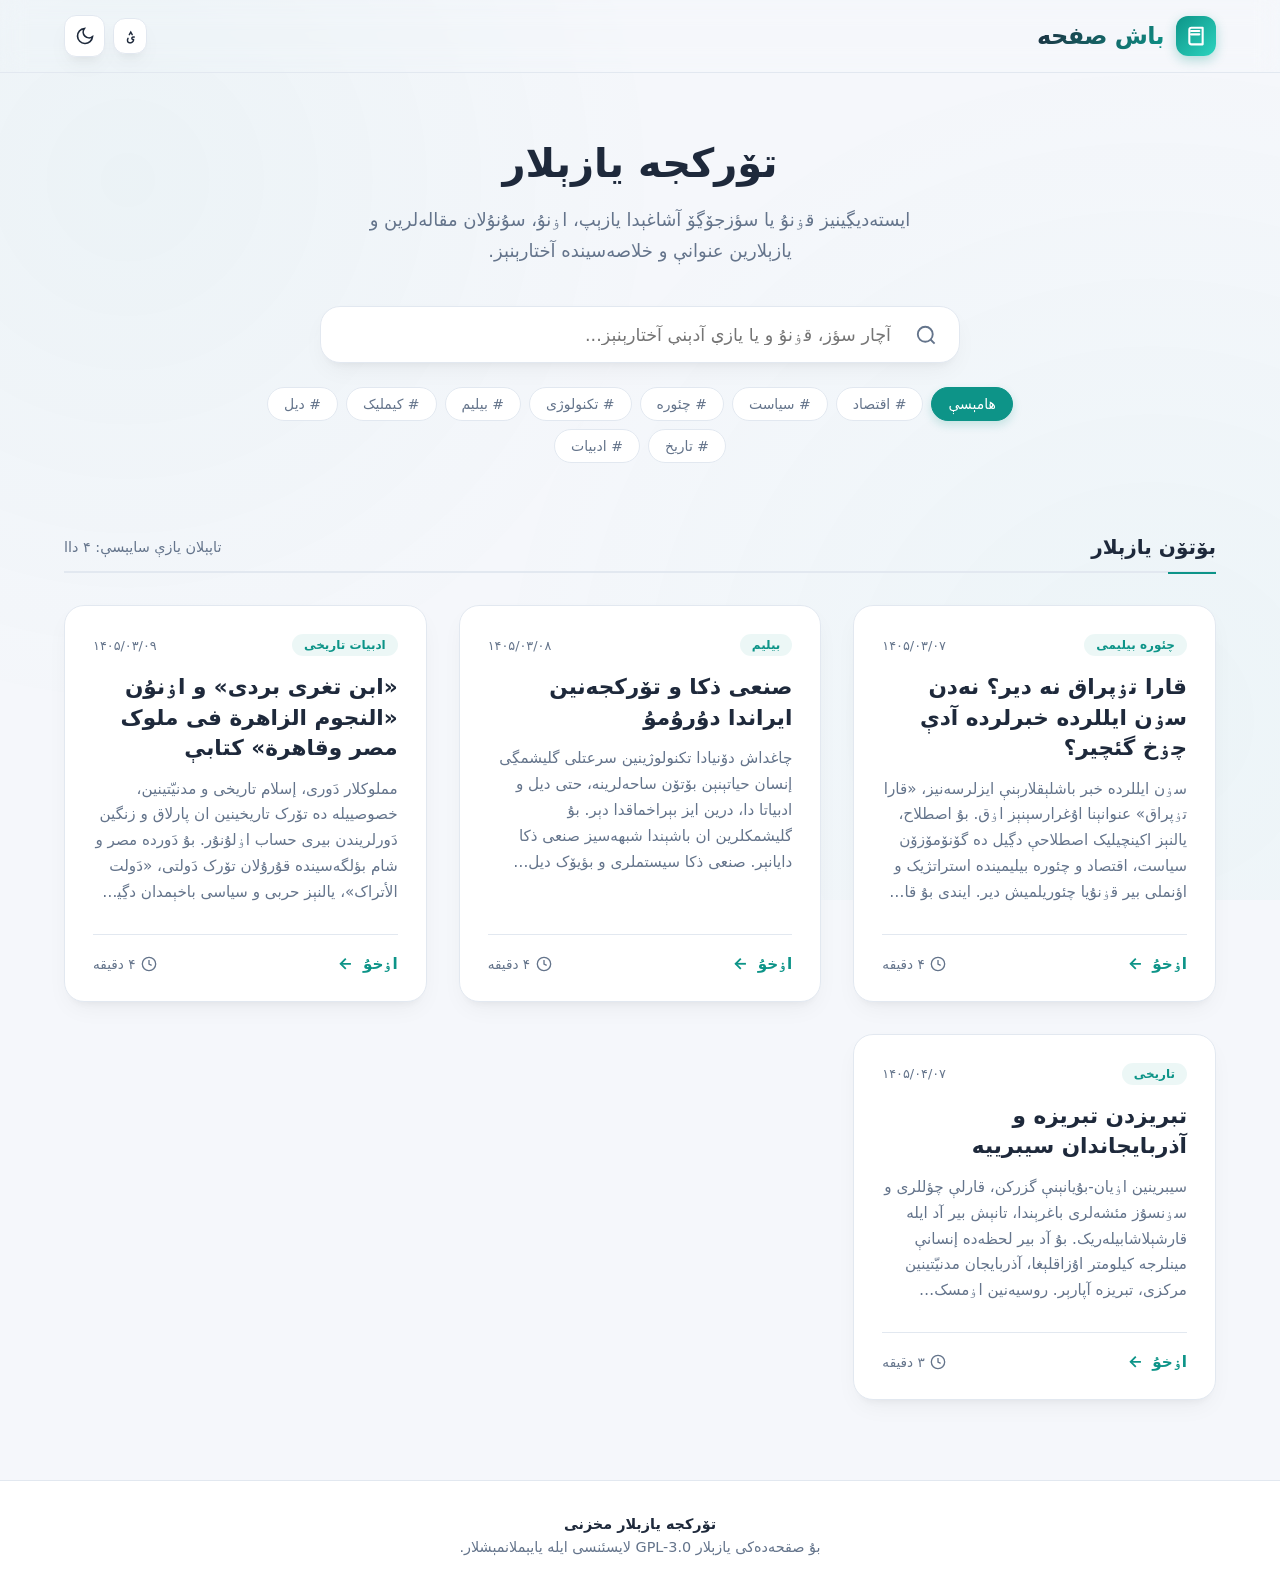
==== commit b30c7169: "Update index.html" ====
--- a/index.html
+++ b/index.html
@@ -21,7 +21,11 @@
                 </div>
                 <span class="logo-text">باش صفحه</span>
             </a>
-            <button class="theme-toggle" id="themeToggle" aria-label="تئمی دڲیشدیرمک">
+            <div class="nav-controls">
+                <button id="btnToggleOrthography" class="btn-orthography" aria-label="املایی دڲیشدیر">
+                    <span id="orthographyLabel">ؽ</span>
+                </button>
+                <button class="theme-toggle" id="themeToggle" aria-label="تئمی دڲیشدیرمک">
                 <!-- Moon Icon (Shows when Light Mode is active) -->
                 <svg id="moonIcon" viewBox="0 0 24 24">
                     <path d="M21 12.79A9 9 0 1 1 11.21 3 7 7 0 0 0 21 12.79z"></path>
@@ -39,6 +43,7 @@
                     <line x1="18.36" y1="5.64" x2="19.78" y2="4.22"></line>
                 </svg>
             </button>
+            </div>
         </div>
     </header>
 
--- a/index.css
+++ b/index.css
@@ -0,0 +1,573 @@
+/* Modern CSS Reset & Variable Definitions */
+:root {
+    --bg-primary-light: #f5f7fb;
+    --bg-secondary-light: #ffffff;
+    --text-primary-light: #1e293b;
+    --text-secondary-light: #64748b;
+    --accent-light: #0d9488; /* Premium Teal */
+    --accent-hover-light: #0f766e;
+    --card-shadow-light: 0 10px 25px -5px rgba(0, 0, 0, 0.05), 0 8px 10px -6px rgba(0, 0, 0, 0.05);
+    --border-light: #e2e8f0;
+
+    --bg-primary-dark: #0f172a;
+    --bg-secondary-dark: #1e293b;
+    --text-primary-dark: #f8fafc;
+    --text-secondary-dark: #94a3b8;
+    --accent-dark: #14b8a6;
+    --accent-hover-dark: #2dd4bf;
+    --card-shadow-dark: 0 10px 25px -5px rgba(0, 0, 0, 0.3), 0 8px 10px -6px rgba(0, 0, 0, 0.3);
+    --border-dark: #334155;
+
+    /* Default Theme Setup (Light mode fallback, overridden by class) */
+    --bg-primary: var(--bg-primary-light);
+    --bg-secondary: var(--bg-secondary-light);
+    --text-primary: var(--text-primary-light);
+    --text-secondary: var(--text-secondary-light);
+    --accent: var(--accent-light);
+    --accent-hover: var(--accent-hover-light);
+    --card-shadow: var(--card-shadow-light);
+    --border: var(--border-light);
+
+    --transition-speed: 0.3s;
+}
+
+.dark-mode {
+    --bg-primary: var(--bg-primary-dark);
+    --bg-secondary: var(--bg-secondary-dark);
+    --text-primary: var(--text-primary-dark);
+    --text-secondary: var(--text-secondary-dark);
+    --accent: var(--accent-dark);
+    --accent-hover: var(--accent-hover-dark);
+    --card-shadow: var(--card-shadow-dark);
+    --border: var(--border-dark);
+}
+
+* {
+    box-sizing: border-box;
+    margin: 0;
+    padding: 0;
+    font-family: system-ui, -apple-system, BlinkMacSystemFont, "Segoe UI", Roboto, "Helvetica Neue", Arial, Tahoma, "Vazirmatn", sans-serif;
+    transition: background-color var(--transition-speed), color var(--transition-speed), border-color var(--transition-speed), box-shadow var(--transition-speed);
+}
+
+body {
+    background-color: var(--bg-primary);
+    color: var(--text-primary);
+    min-height: 100vh;
+    display: flex;
+    flex-direction: column;
+    overflow-x: hidden;
+    position: relative;
+}
+
+/* Subtle Animated Background */
+body::before {
+    content: '';
+    position: fixed;
+    top: 0;
+    left: 0;
+    width: 100%;
+    height: 100%;
+    z-index: -1;
+    background: radial-gradient(circle at 10% 20%, rgba(13, 148, 136, 0.04) 0%, transparent 40%),
+                radial-gradient(circle at 90% 80%, rgba(20, 184, 166, 0.04) 0%, transparent 50%);
+    animation: bgDrift 20s ease-wrap infinite alternate;
+}
+
+@keyframes bgDrift {
+    0% {
+        transform: scale(1) translate(0px, 0px);
+    }
+    100% {
+        transform: scale(1.1) translate(20px, -20px);
+    }
+}
+
+/* Container Layout */
+.container {
+    width: 100%;
+    max-width: 1200px;
+    margin: 0 auto;
+    padding: 0 1.5rem;
+}
+
+/* Header / Navbar */
+header {
+    background-color: rgba(255, 255, 255, 0.01);
+    backdrop-filter: blur(12px);
+    -webkit-backdrop-filter: blur(12px);
+    border-bottom: 1px solid var(--border);
+    position: sticky;
+    top: 0;
+    z-index: 50;
+}
+
+.navbar {
+    display: flex;
+    justify-content: space-between;
+    align-items: center;
+    height: 4.5rem;
+}
+
+.logo {
+    display: flex;
+    align-items: center;
+    gap: 0.75rem;
+    text-decoration: none;
+    color: var(--text-primary);
+    font-weight: 800;
+    font-size: 1.5rem;
+    letter-spacing: -0.025em;
+}
+
+.logo-icon {
+    background: linear-gradient(135deg, var(--accent), #2dd4bf);
+    color: white;
+    width: 2.5rem;
+    height: 2.5rem;
+    border-radius: 0.75rem;
+    display: flex;
+    align-items: center;
+    justify-content: center;
+    box-shadow: 0 4px 12px rgba(13, 148, 136, 0.3);
+}
+
+.logo-text {
+    background: linear-gradient(135deg, var(--text-primary), var(--accent));
+    -webkit-background-clip: text;
+    -webkit-text-fill-color: transparent;
+}
+
+/* Modern Theme Toggle Button */
+.theme-toggle {
+    background: var(--bg-secondary);
+    border: 1px solid var(--border);
+    color: var(--text-primary);
+    padding: 0.6rem;
+    border-radius: 0.75rem;
+    cursor: pointer;
+    display: flex;
+    align-items: center;
+    justify-content: center;
+    box-shadow: var(--card-shadow);
+}
+
+.theme-toggle:hover {
+    border-color: var(--accent);
+    transform: translateY(-2px);
+}
+
+.theme-toggle svg {
+    width: 1.25rem;
+    height: 1.25rem;
+    fill: none;
+    stroke: currentColor;
+    stroke-width: 2;
+}
+
+/* Navbar Controls Container */
+.nav-controls {
+    display: flex;
+    align-items: center;
+    gap: 0.5rem;
+}
+
+/* Orthography Toggle Button */
+.btn-orthography {
+    background: var(--bg-secondary);
+    border: 1px solid var(--border);
+    color: var(--text-primary);
+    padding: 0.5rem 0.65rem;
+    border-radius: 0.75rem;
+    cursor: pointer;
+    display: flex;
+    align-items: center;
+    justify-content: center;
+    box-shadow: var(--card-shadow);
+    font-size: 1.1rem;
+    font-weight: 700;
+    line-height: 1;
+    transition: background-color var(--transition-speed), color var(--transition-speed), border-color var(--transition-speed), transform 0.2s;
+}
+
+.btn-orthography:hover {
+    border-color: var(--accent);
+    transform: translateY(-2px);
+}
+
+.btn-orthography.active {
+    background: var(--accent);
+    color: #ffffff;
+    border-color: var(--accent);
+}
+
+/* Hero / Search Section */
+.hero {
+    padding: 4rem 0 2.5rem 0;
+    text-align: center;
+}
+
+.hero h1 {
+    font-size: 2.5rem;
+    font-weight: 800;
+    margin-bottom: 1rem;
+    line-height: 1.3;
+}
+
+.hero p {
+    color: var(--text-secondary);
+    font-size: 1.125rem;
+    max-width: 600px;
+    margin: 0 auto 2.5rem auto;
+    line-height: 1.7;
+}
+
+/* Beautiful Floating Search Box */
+.search-container {
+    max-width: 640px;
+    margin: 0 auto;
+    position: relative;
+    background: var(--bg-secondary);
+    border-radius: 1.25rem;
+    padding: 0.35rem;
+    box-shadow: var(--card-shadow);
+    border: 1px solid var(--border);
+    display: flex;
+    align-items: center;
+}
+
+.search-container:focus-within {
+    border-color: var(--accent);
+    box-shadow: 0 0 0 3px rgba(13, 148, 136, 0.15);
+}
+
+.search-icon {
+    padding: 0 1rem;
+    color: var(--text-secondary);
+    display: flex;
+    align-items: center;
+}
+
+.search-icon svg {
+    width: 1.4rem;
+    height: 1.4rem;
+    fill: none;
+    stroke: currentColor;
+    stroke-width: 2;
+}
+
+.search-input {
+    width: 100%;
+    border: none;
+    background: transparent;
+    padding: 0.75rem 0.5rem;
+    font-size: 1.1rem;
+    color: var(--text-primary);
+    outline: none;
+}
+
+.search-clear {
+    background: none;
+    border: none;
+    padding: 0.5rem;
+    margin-left: 0.5rem;
+    cursor: pointer;
+    color: var(--text-secondary);
+    border-radius: 50%;
+    display: none;
+    align-items: center;
+    justify-content: center;
+}
+
+.search-clear:hover {
+    background-color: var(--bg-primary);
+    color: var(--text-primary);
+}
+
+/* Filter Keywords (Tags) Section */
+.tags-filter-container {
+    max-width: 800px;
+    margin: 1.5rem auto 0 auto;
+    display: flex;
+    flex-wrap: wrap;
+    justify-content: center;
+    gap: 0.5rem;
+}
+
+.filter-tag {
+    background: var(--bg-secondary);
+    color: var(--text-secondary);
+    border: 1px solid var(--border);
+    padding: 0.5rem 1rem;
+    border-radius: 2rem;
+    font-size: 0.875rem;
+    font-weight: 500;
+    cursor: pointer;
+    user-select: none;
+}
+
+.filter-tag:hover {
+    border-color: var(--accent);
+    color: var(--accent);
+}
+
+.filter-tag.active {
+    background: var(--accent);
+    color: #ffffff;
+    border-color: var(--accent);
+    box-shadow: 0 4px 10px rgba(13, 148, 136, 0.2);
+}
+
+/* Main Content Grid */
+.main-content {
+    padding: 2rem 0 5rem 0;
+    flex-grow: 1;
+}
+
+.section-header {
+    display: flex;
+    justify-content: space-between;
+    align-items: center;
+    margin-bottom: 2rem;
+    border-bottom: 2px solid var(--border);
+    padding-bottom: 0.75rem;
+}
+
+.section-title {
+    font-size: 1.25rem;
+    font-weight: 700;
+    position: relative;
+}
+
+.section-title::after {
+    content: '';
+    position: absolute;
+    bottom: -0.9rem;
+    right: 0;
+    width: 3rem;
+    height: 2px;
+    background-color: var(--accent);
+}
+
+.results-count {
+    color: var(--text-secondary);
+    font-size: 0.9rem;
+}
+
+/* Grid of Article Cards */
+.cards-grid {
+    display: grid;
+    grid-template-columns: repeat(auto-fill, minmax(320px, 1fr));
+    gap: 2rem;
+}
+
+/* Modern Premium Card Styling */
+.card {
+    background: var(--bg-secondary);
+    border: 1px solid var(--border);
+    border-radius: 1.25rem;
+    padding: 1.75rem;
+    display: flex;
+    flex-direction: column;
+    justify-content: space-between;
+    box-shadow: var(--card-shadow);
+    position: relative;
+    overflow: hidden;
+}
+
+.card::before {
+    content: '';
+    position: absolute;
+    top: 0;
+    right: 0;
+    width: 100%;
+    height: 4px;
+    background: linear-gradient(90deg, transparent, var(--accent), transparent);
+    opacity: 0;
+    transition: opacity 0.3s;
+}
+
+.card:hover {
+    transform: translateY(-4px);
+    border-color: var(--accent);
+    box-shadow: 0 15px 30px -10px rgba(0, 0, 0, 0.1), 0 10px 15px -10px rgba(0, 0, 0, 0.05);
+}
+
+.dark-mode .card:hover {
+    box-shadow: 0 20px 25px -5px rgba(0,0,0,0.4), 0 10px 10px -5px rgba(0,0,0,0.3);
+}
+
+.card:hover::before {
+    opacity: 1;
+}
+
+.card-header {
+    display: flex;
+    justify-content: space-between;
+    align-items: center;
+    margin-bottom: 1rem;
+}
+
+.card-category {
+    background: rgba(13, 148, 136, 0.08);
+    color: var(--accent);
+    font-size: 0.75rem;
+    font-weight: 700;
+    padding: 0.25rem 0.75rem;
+    border-radius: 2rem;
+}
+
+.dark-mode .card-category {
+    background: rgba(20, 184, 166, 0.15);
+}
+
+.card-date {
+    color: var(--text-secondary);
+    font-size: 0.8rem;
+}
+
+.card-title {
+    font-size: 1.35rem;
+    font-weight: 700;
+    line-height: 1.4;
+    margin-bottom: 0.85rem;
+    color: var(--text-primary);
+}
+
+.card-abstract {
+    color: var(--text-secondary);
+    font-size: 0.95rem;
+    line-height: 1.7;
+    margin-bottom: 1.75rem;
+    flex-grow: 1;
+    /* Multi-line clamp for abstracts */
+    display: -webkit-box;
+    -webkit-line-clamp: 5;
+    -webkit-box-orient: vertical;
+    overflow: hidden;
+}
+
+.card-footer {
+    display: flex;
+    justify-content: space-between;
+    align-items: center;
+    border-top: 1px solid var(--border);
+    padding-top: 1.25rem;
+}
+
+.card-link {
+    display: inline-flex;
+    align-items: center;
+    gap: 0.5rem;
+    color: var(--accent);
+    text-decoration: none;
+    font-weight: 600;
+    font-size: 0.95rem;
+}
+
+.card-link:hover {
+    color: var(--accent-hover);
+}
+
+.card-link svg {
+    width: 1.1rem;
+    height: 1.1rem;
+    fill: none;
+    stroke: currentColor;
+    stroke-width: 2.5;
+    transition: transform 0.2s;
+}
+
+.card-link:hover svg {
+    transform: translateX(-4px); /* Moves left since layout is RTL */
+}
+
+.card-reading-time {
+    display: inline-flex;
+    align-items: center;
+    gap: 0.35rem;
+    color: var(--text-secondary);
+    font-size: 0.85rem;
+}
+
+.card-reading-time svg {
+    width: 1rem;
+    height: 1rem;
+    fill: none;
+    stroke: currentColor;
+    stroke-width: 2;
+}
+
+/* Empty State */
+.empty-state {
+    grid-column: 1 / -1;
+    text-align: center;
+    padding: 5rem 2rem;
+    background: var(--bg-secondary);
+    border: 1px solid var(--border);
+    border-radius: 1.25rem;
+    box-shadow: var(--card-shadow);
+}
+
+.empty-state svg {
+    width: 4rem;
+    height: 4rem;
+    color: var(--text-secondary);
+    margin-bottom: 1.5rem;
+    stroke-width: 1.5;
+}
+
+.empty-state h3 {
+    font-size: 1.5rem;
+    font-weight: 700;
+    margin-bottom: 0.5rem;
+}
+
+.empty-state p {
+    color: var(--text-secondary);
+}
+
+/* Footer */
+footer {
+    background-color: var(--bg-secondary);
+    border-top: 1px solid var(--border);
+    padding: 2rem 0;
+    margin-top: auto;
+}
+
+.footer-content {
+    display: flex;
+    flex-direction: column;
+    align-items: center;
+    gap: 1rem;
+    text-align: center;
+}
+
+.footer-text {
+    color: var(--text-secondary);
+    font-size: 0.9rem;
+    line-height: 1.6;
+}
+
+.footer-brand {
+    font-weight: 700;
+    color: var(--text-primary);
+}
+
+/* Mobile Adjustments (Responsive CSS) */
+@media (max-width: 768px) {
+    .hero h1 {
+        font-size: 2rem;
+    }
+    .hero p {
+        font-size: 1rem;
+        padding: 0 1rem;
+    }
+    .cards-grid {
+        grid-template-columns: 1fr;
+        gap: 1.5rem;
+    }
+    .navbar {
+        height: 4rem;
+    }
+}
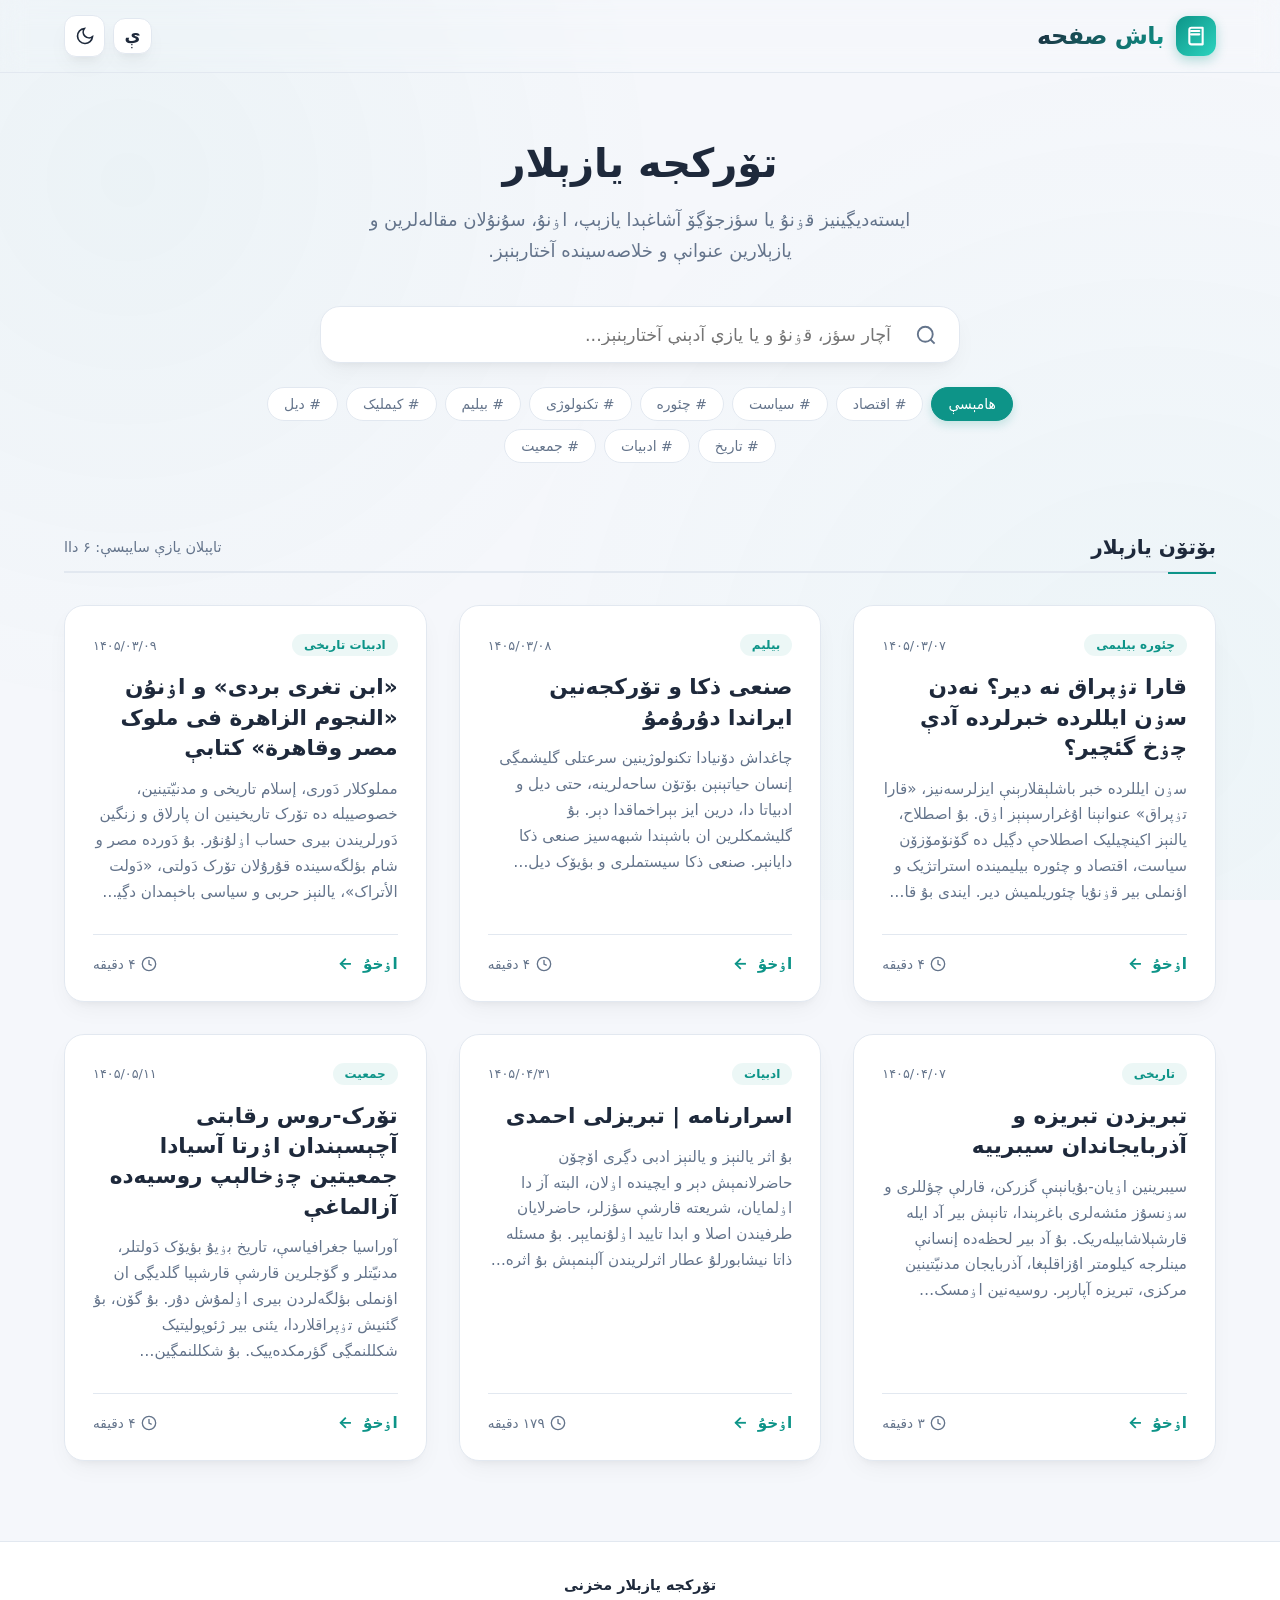
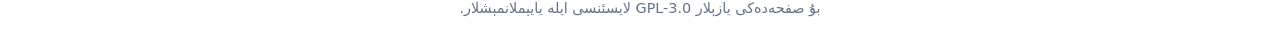
==== commit c8b6e081: "Update index.html" ====
--- a/index.html
+++ b/index.html
@@ -97,7 +97,7 @@
         <div class="container footer-content">
             <div class="footer-text">
                 <p class="footer-brand">تۆرکجه یازېلار مخزنی</p>
-                <p>بۇ صقحه‌ده‌کی یازېلار GPL-3.0 لایسئنسی ایله یایېملانمېشلار.</p>
+                <p>بۇ صفحه‌ده‌کی یازېلار GPL-3.0 لایسئنسی ایله یایېملانمېشلار.</p>
             </div>
         </div>
     </footer>
